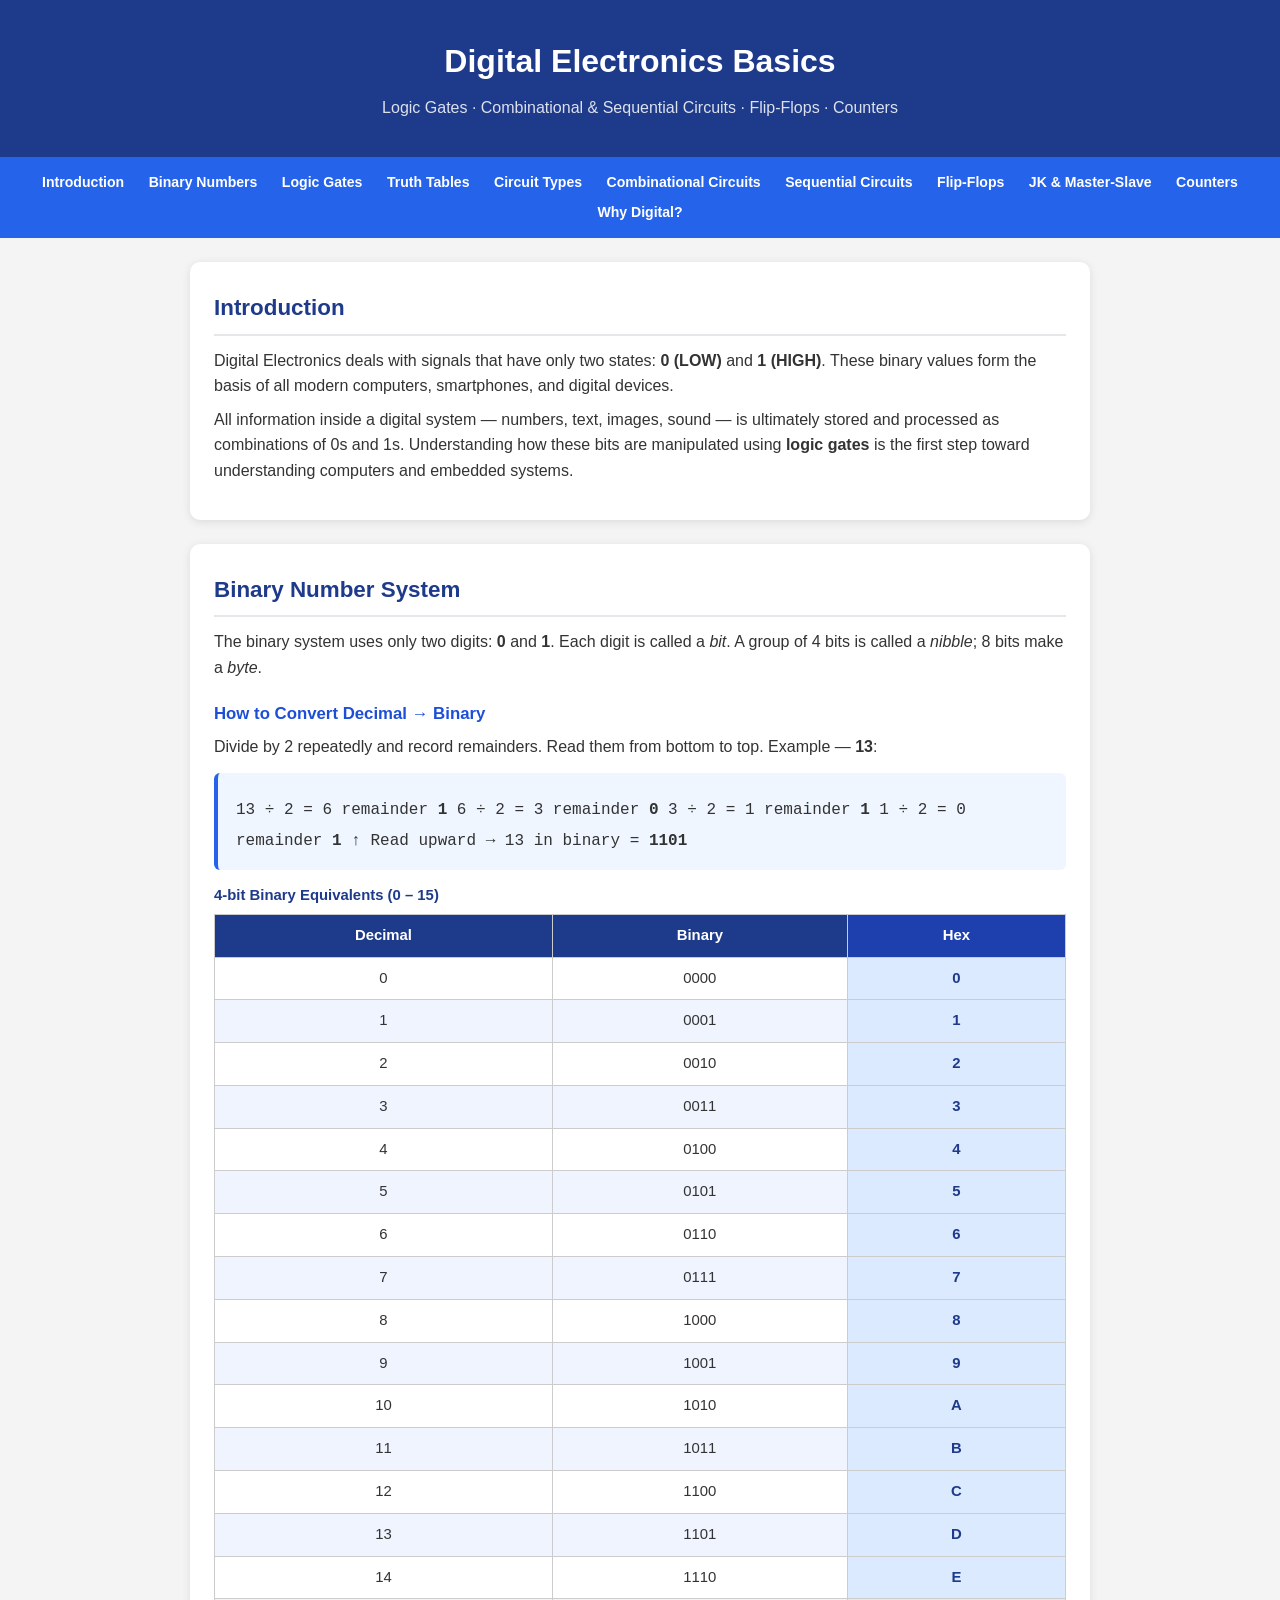
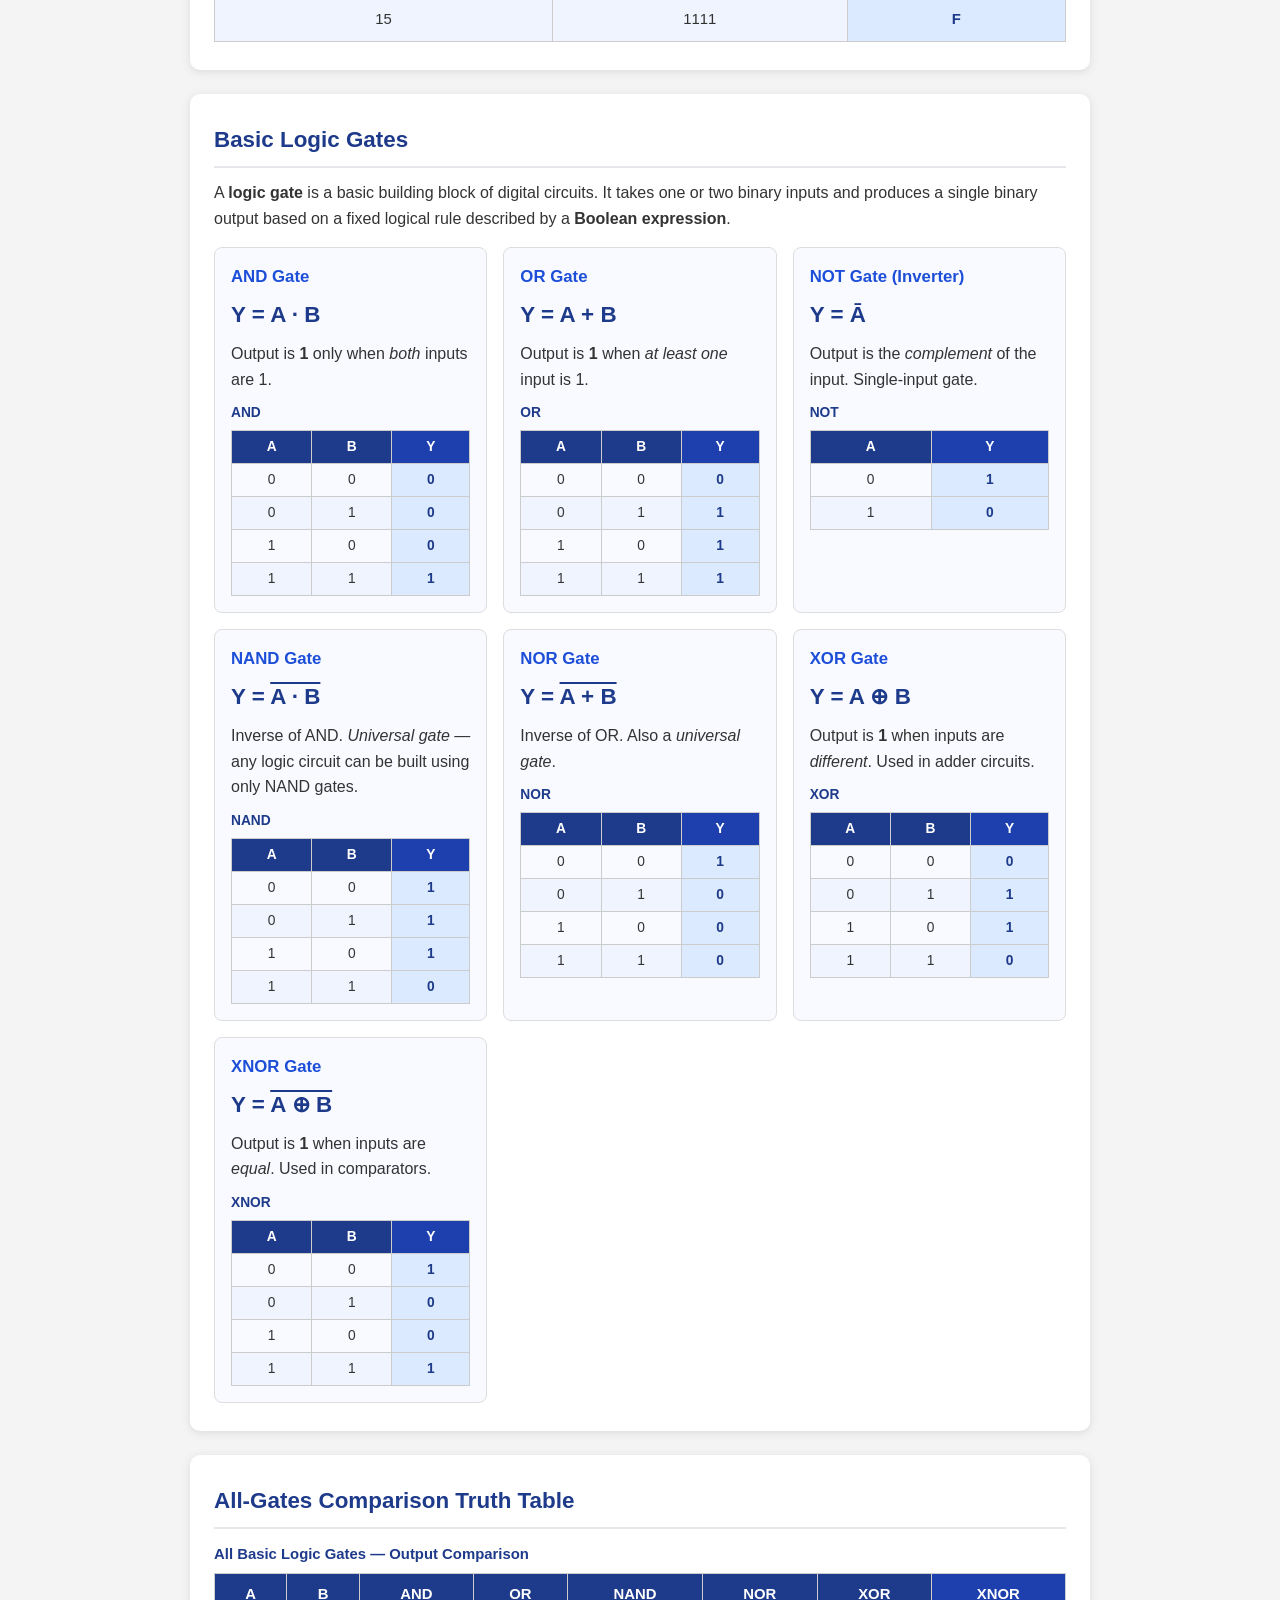
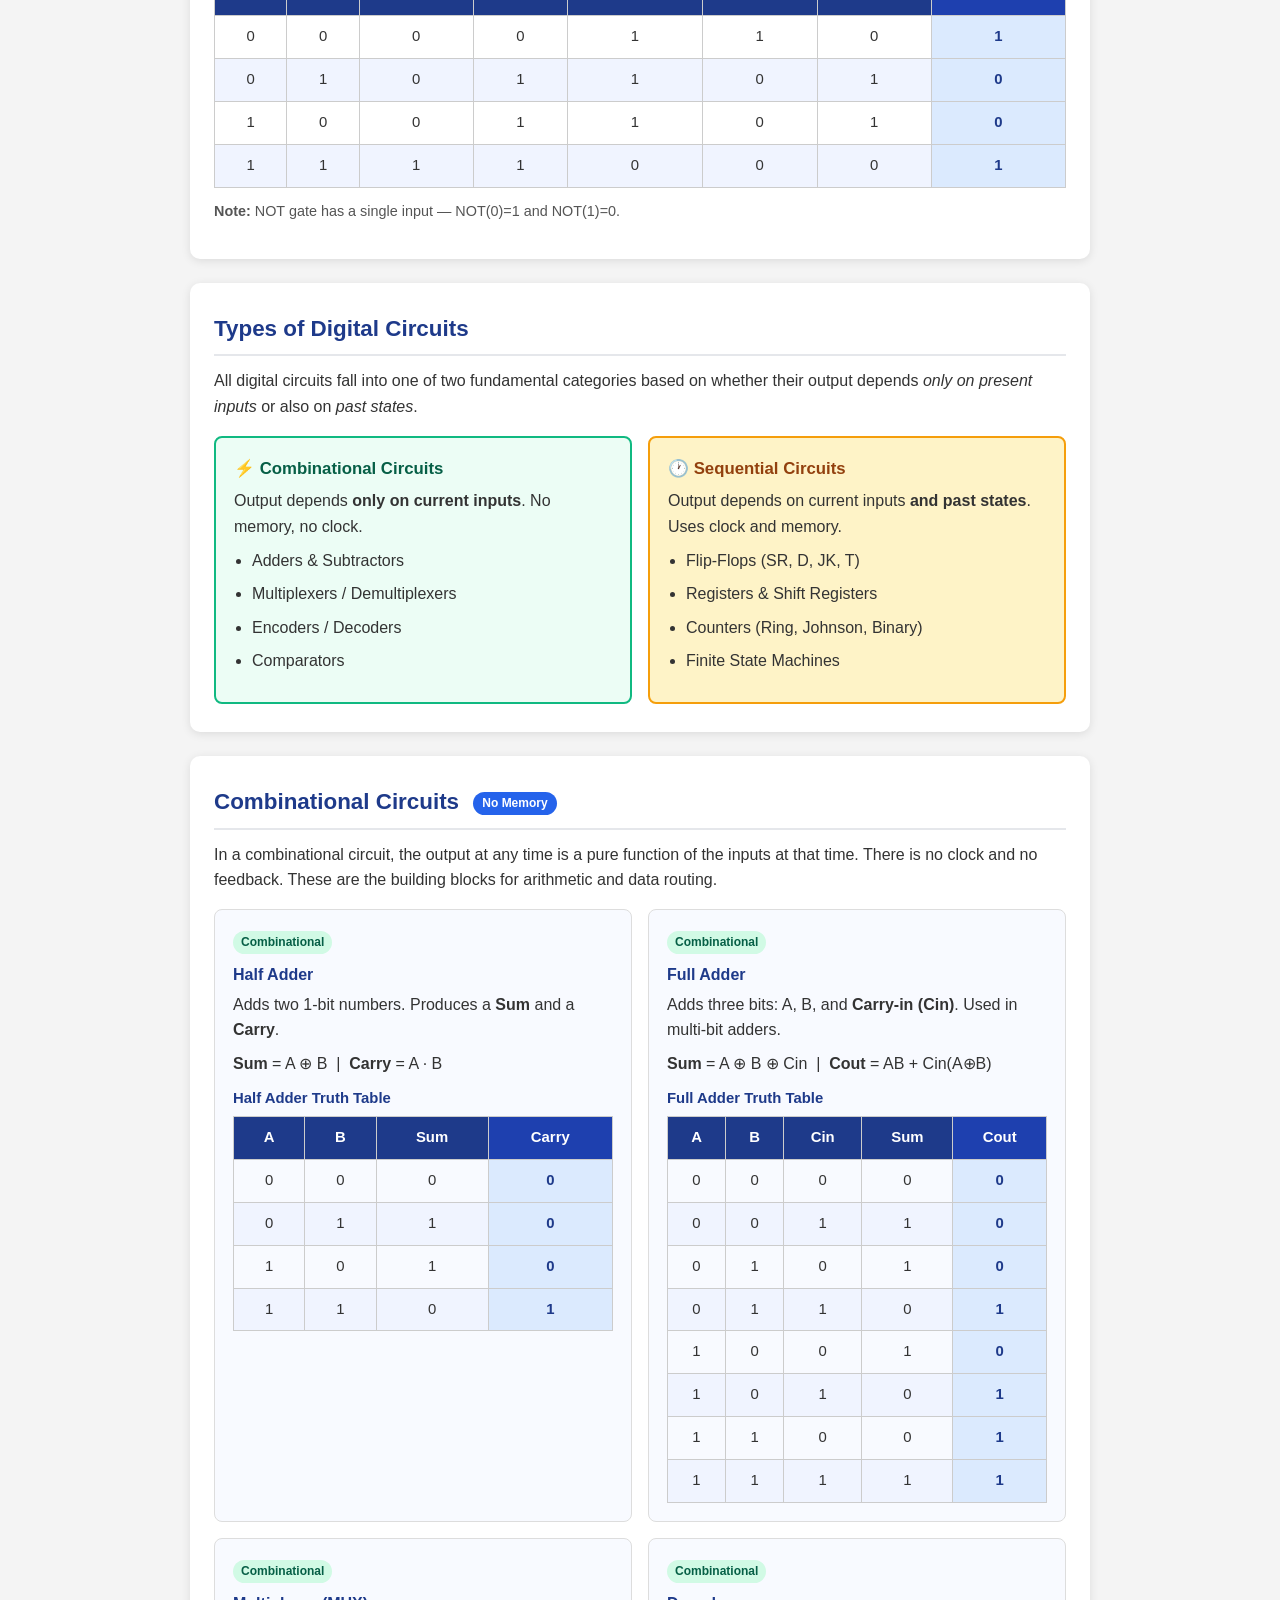
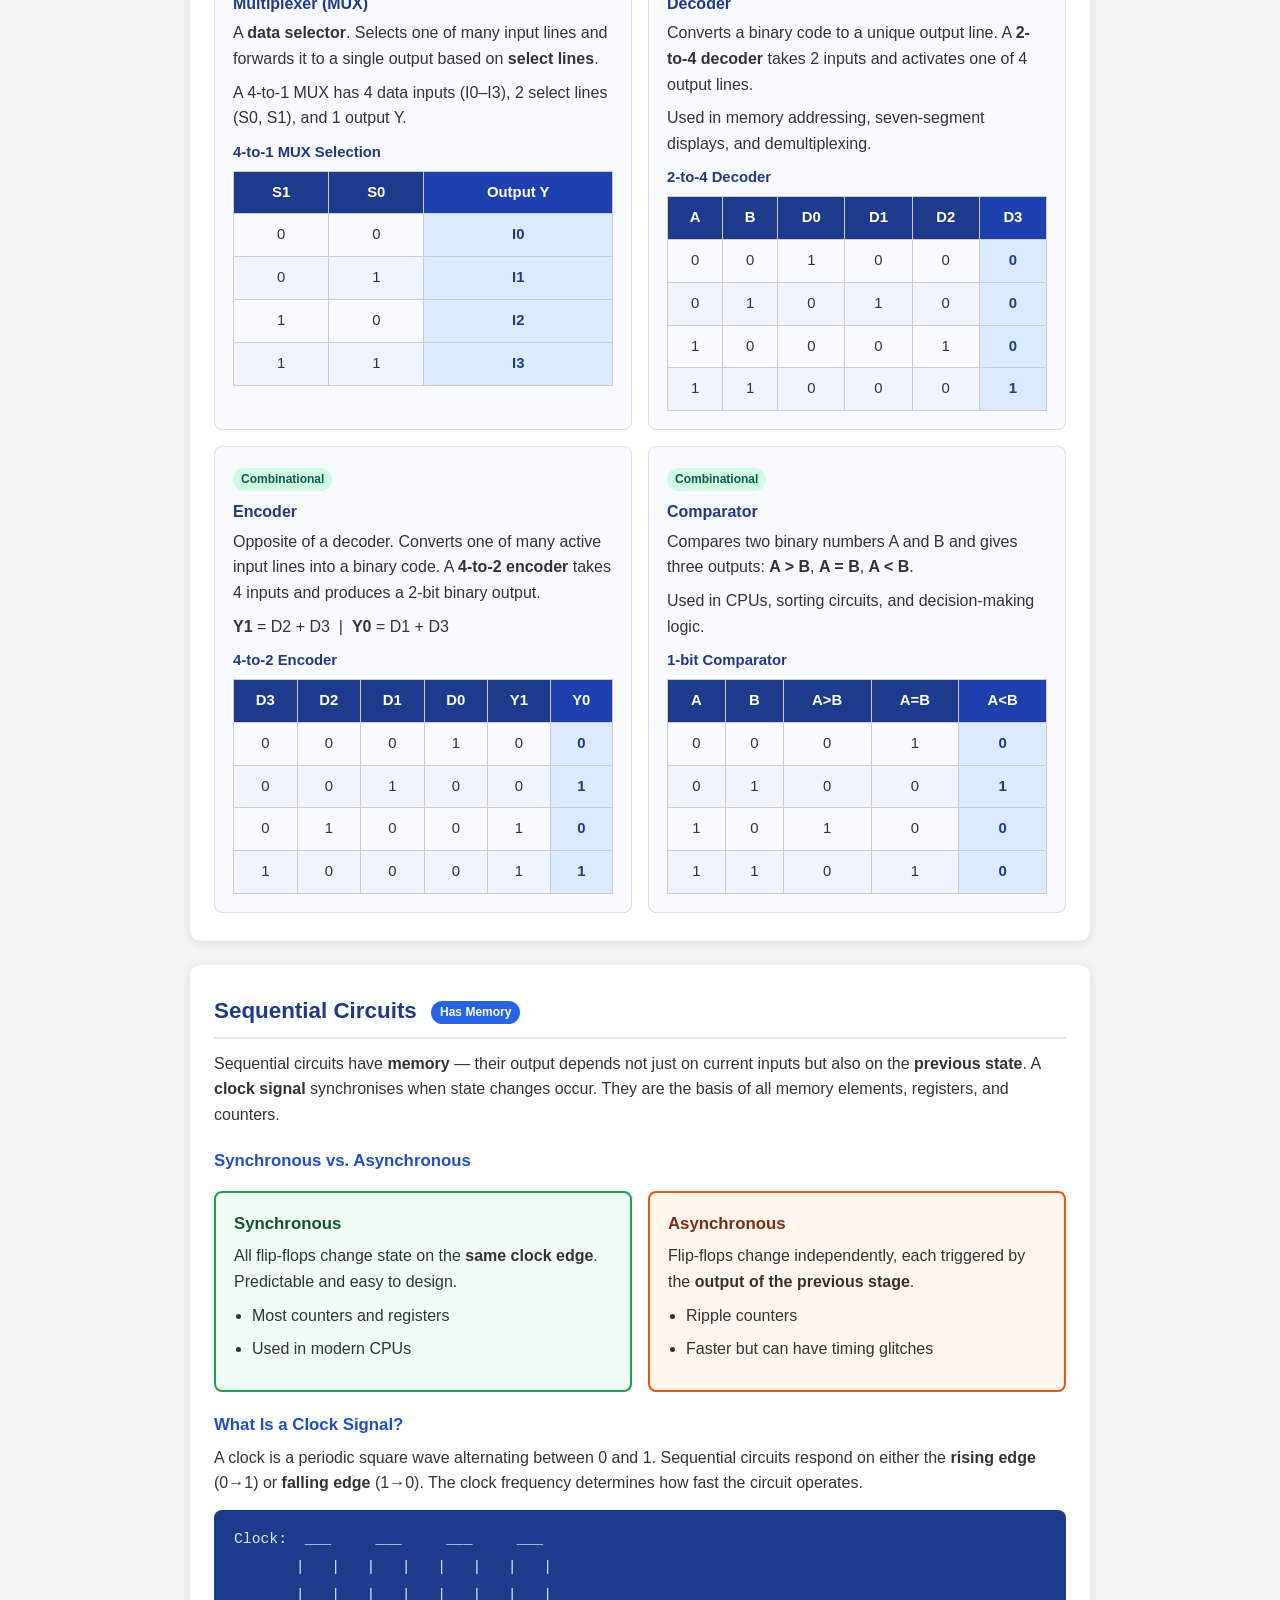
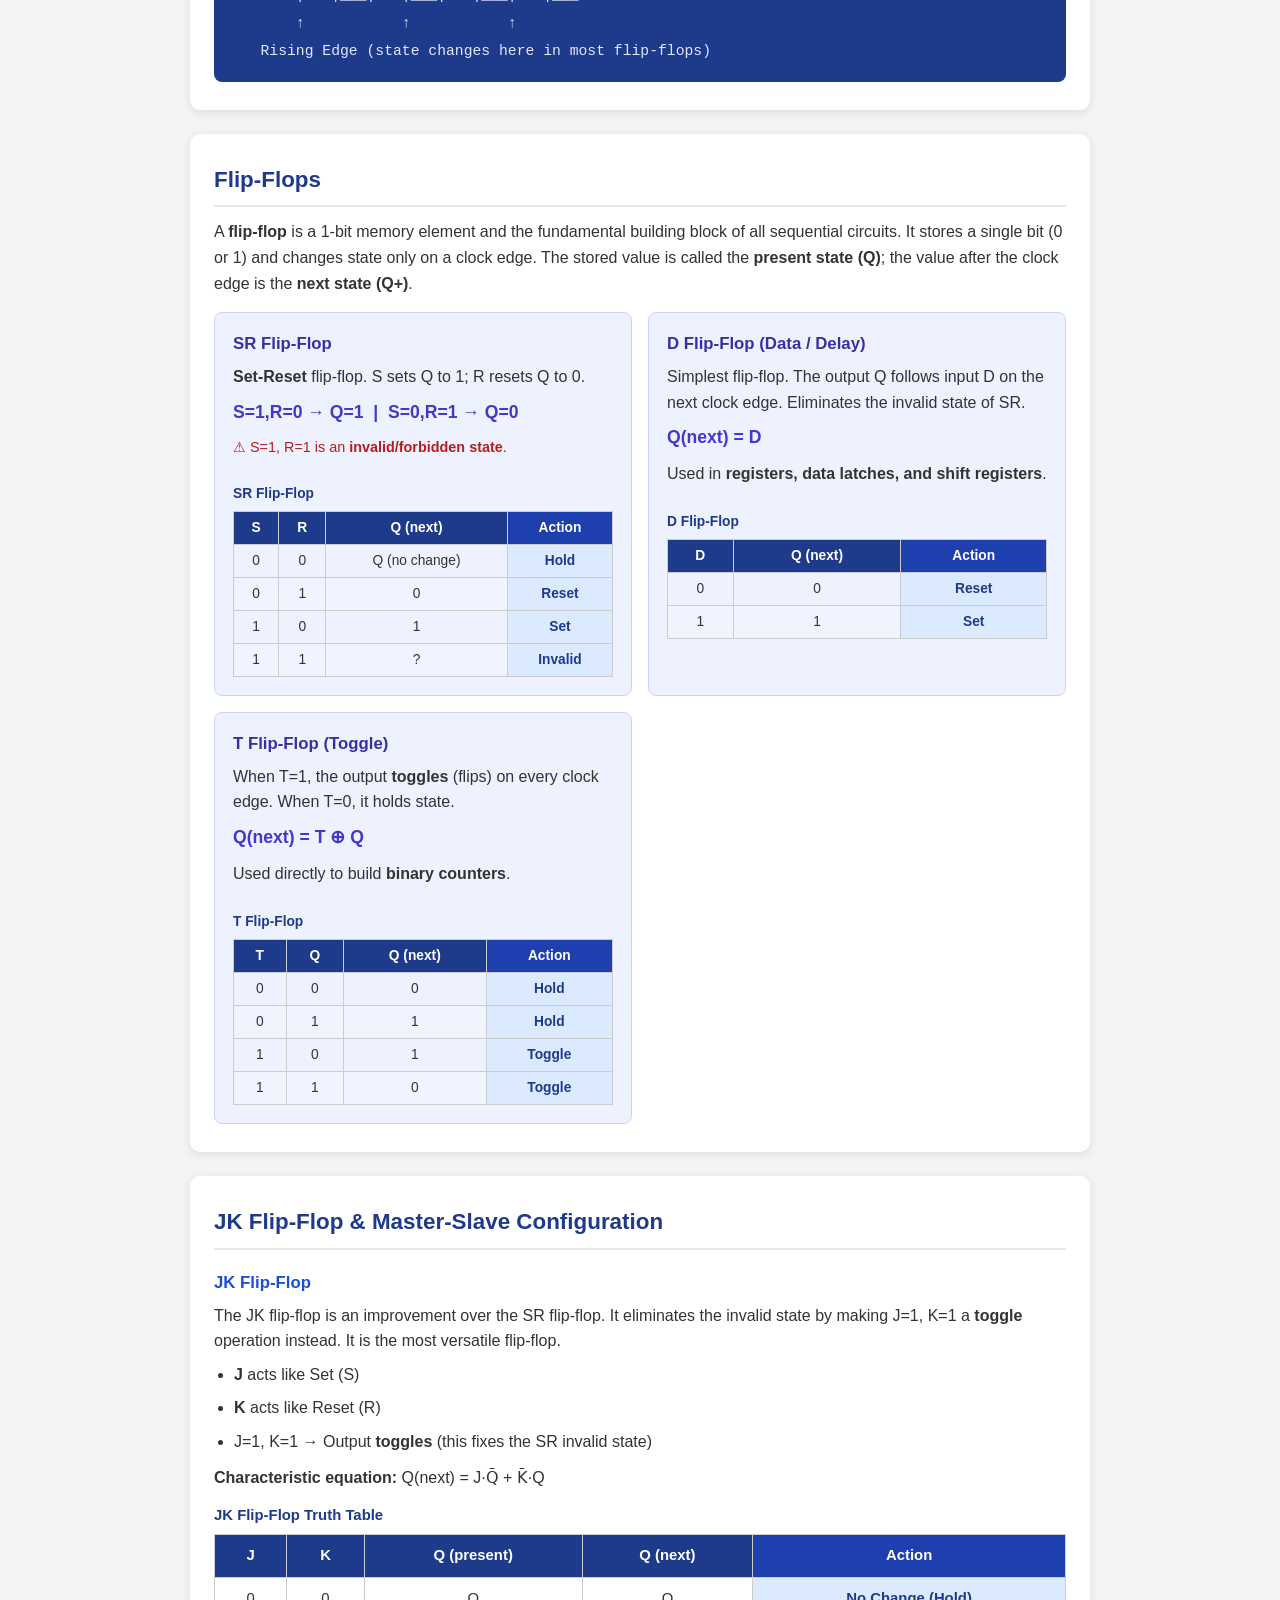
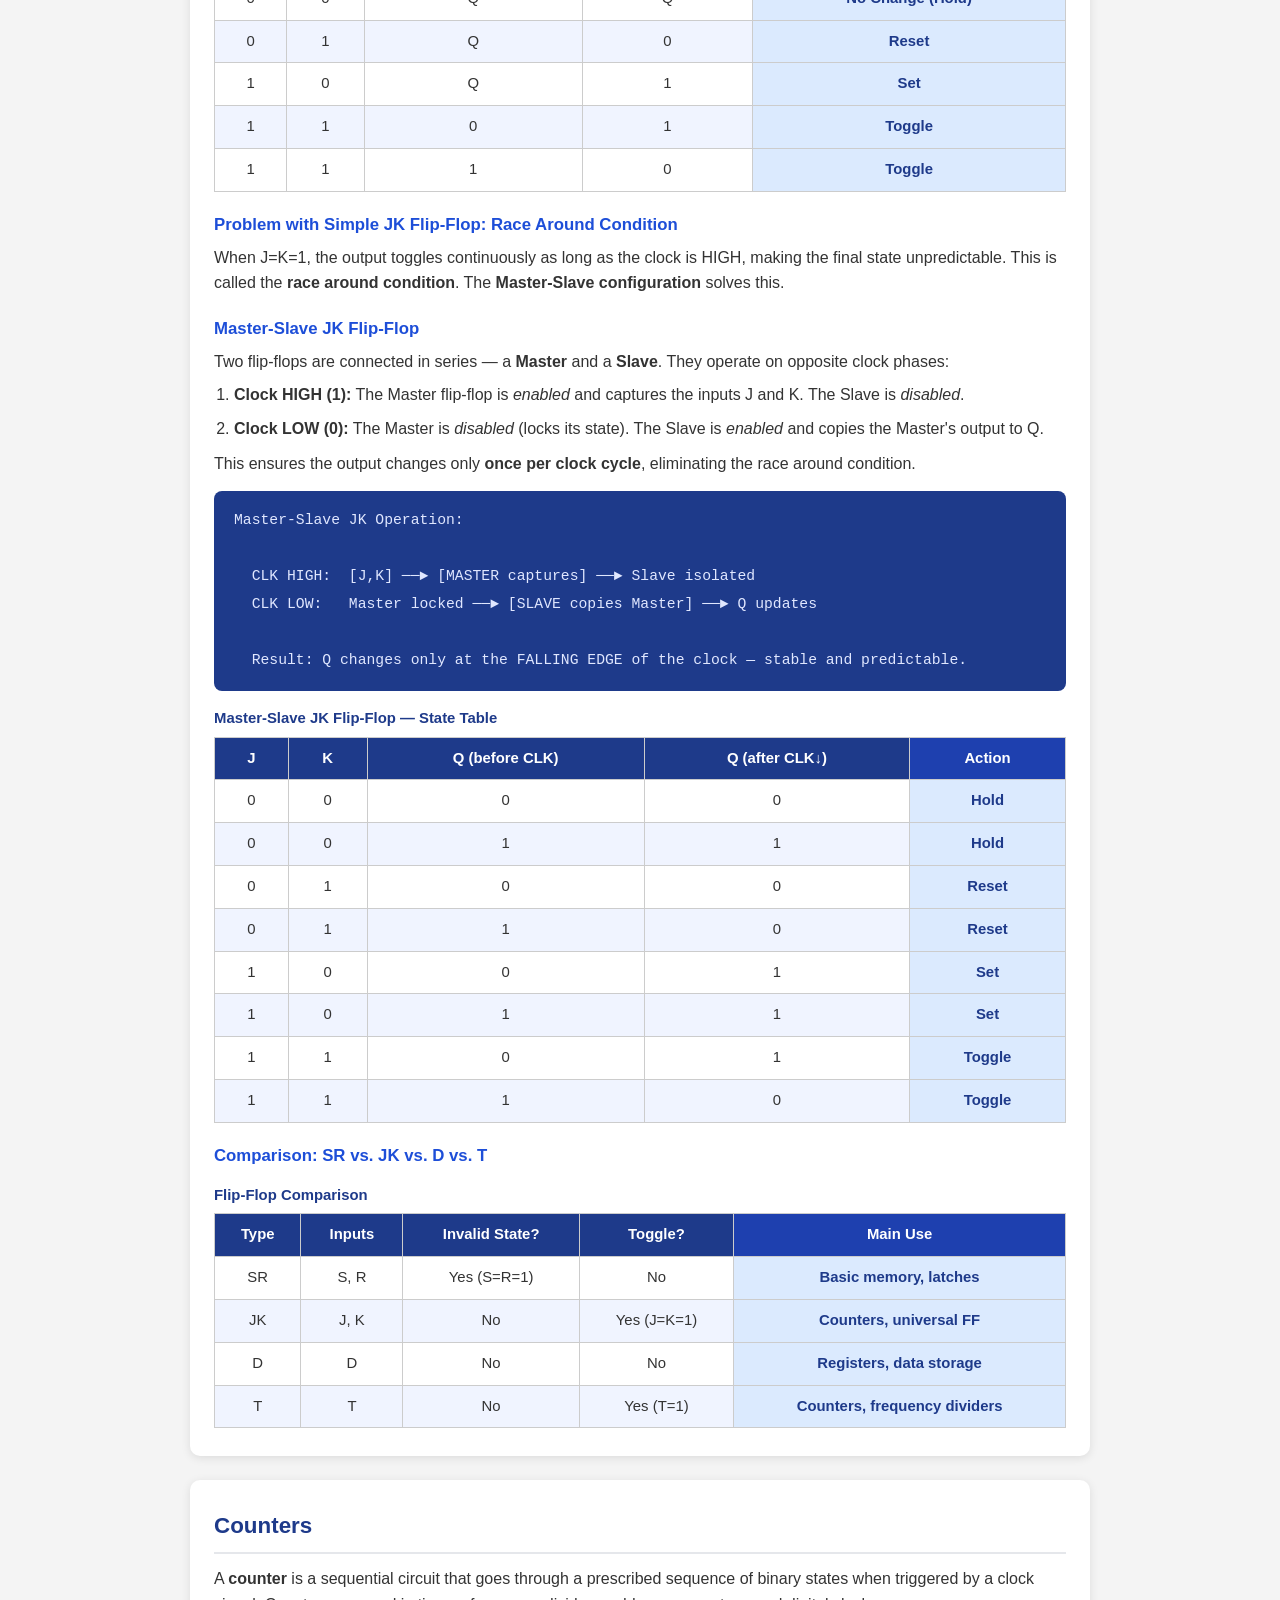
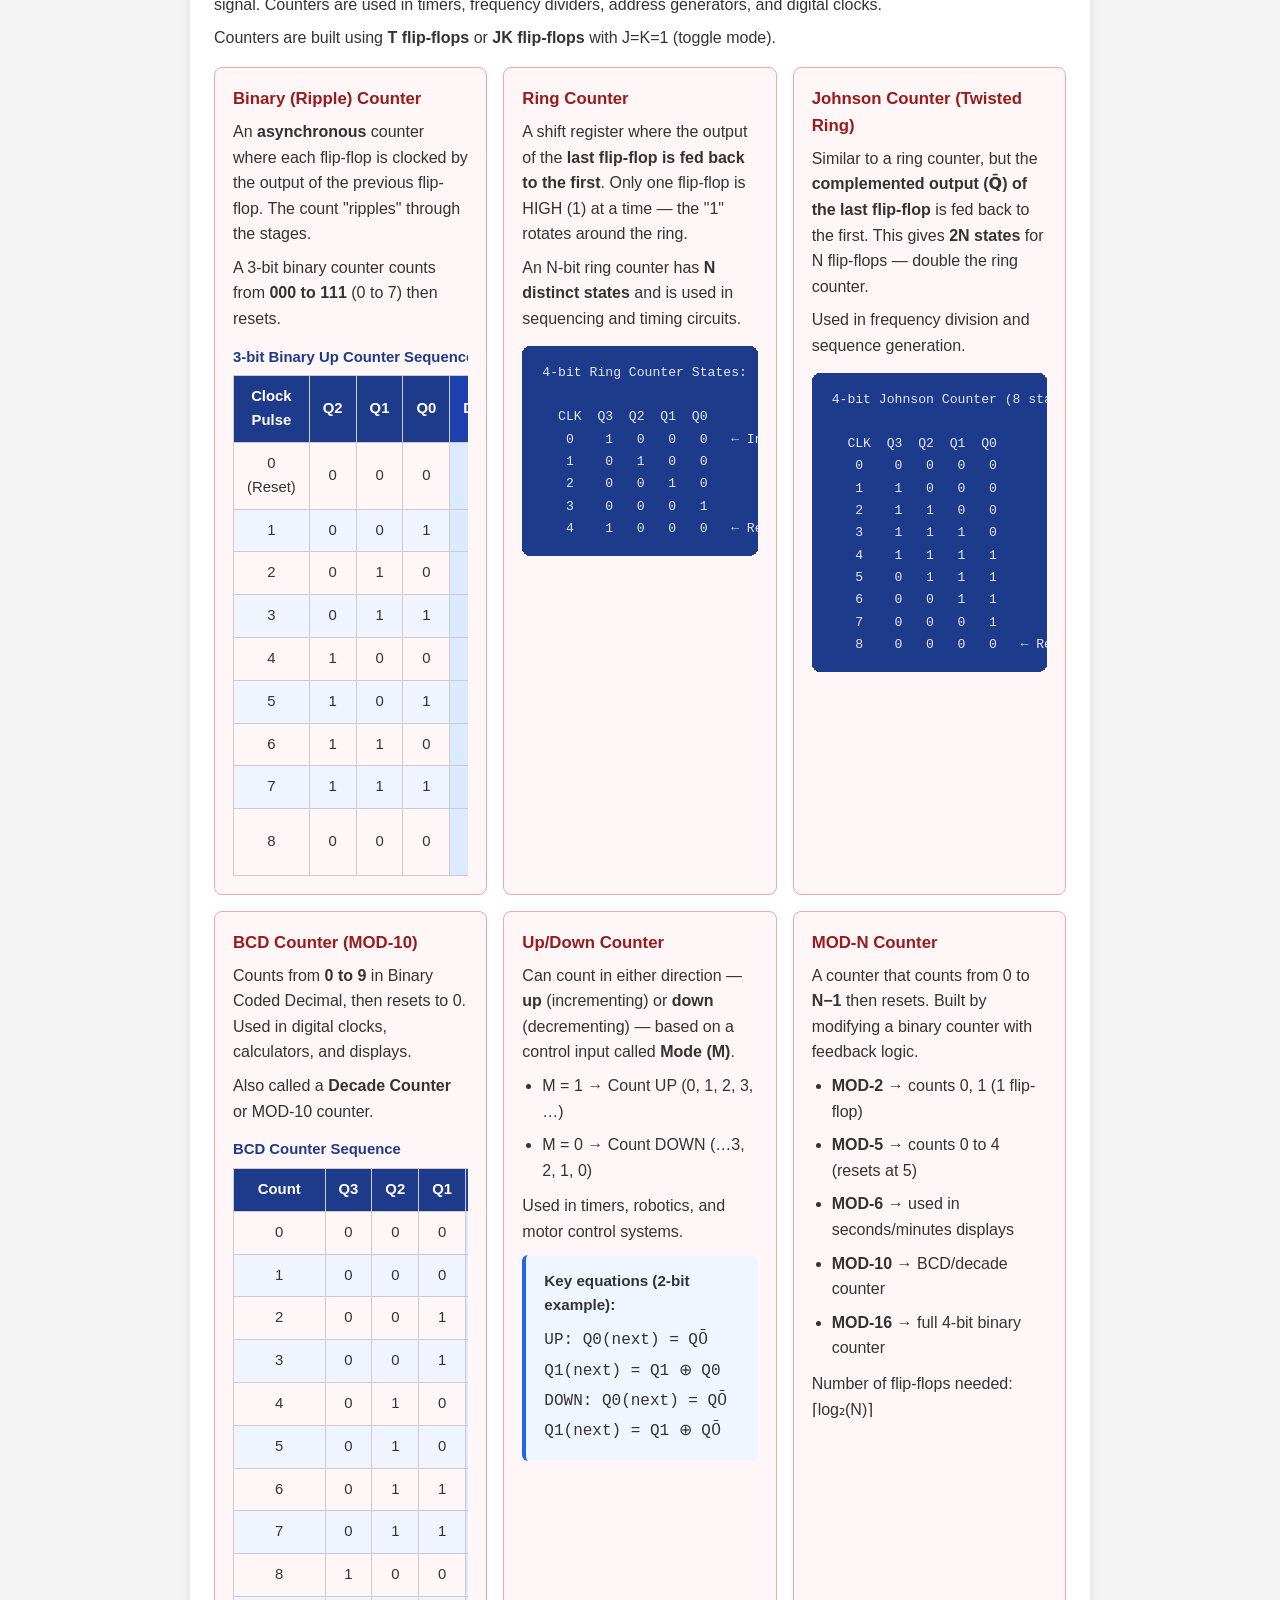
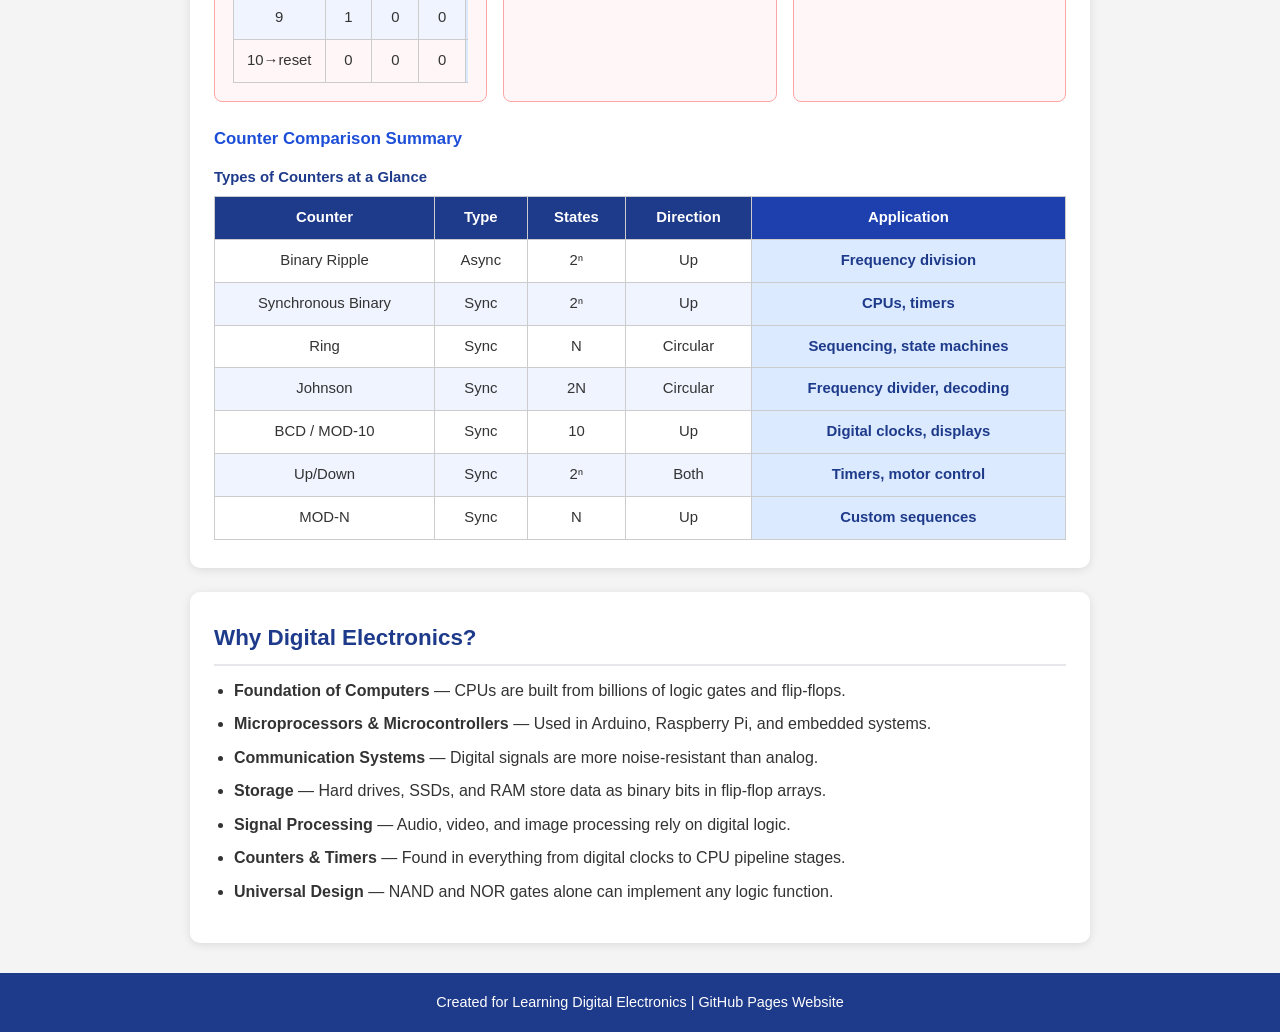
==== index.html @ 29273693 "Add files via upload" ====
<!DOCTYPE html>
<html lang="en">
<head>
<meta charset="UTF-8">
<meta name="viewport" content="width=device-width, initial-scale=1.0">
<title>Digital Electronics Basics</title>
<style>
  *, *::before, *::after { box-sizing: border-box; margin: 0; padding: 0; }

  body {
    font-family: Arial, sans-serif;
    background: #f4f4f4;
    color: #333;
    line-height: 1.6;
  }

  /* ── HEADER ── */
  header {
    background: #1e3a8a;
    color: white;
    text-align: center;
    padding: 36px 20px;
  }
  header h1 { font-size: 2rem; margin-bottom: 8px; }
  header p  { font-size: 1rem; opacity: .85; }

  /* ── NAV ── */
  nav {
    background: #2563eb;
    padding: 10px 6px;
    text-align: center;
    position: sticky;
    top: 0;
    z-index: 100;
    flex-wrap: wrap;
  }
  nav a {
    color: white;
    text-decoration: none;
    margin: 4px 10px;
    font-weight: bold;
    font-size: .88rem;
    display: inline-block;
  }
  nav a:hover { text-decoration: underline; }

  /* ── SECTIONS ── */
  section {
    background: white;
    margin: 24px auto;
    padding: 28px 24px;
    border-radius: 10px;
    box-shadow: 0 2px 10px rgba(0,0,0,.1);
    max-width: 900px;
  }
  section h2 {
    color: #1e3a8a;
    font-size: 1.4rem;
    margin-bottom: 12px;
    border-bottom: 2px solid #e5e7eb;
    padding-bottom: 8px;
  }
  section h3 {
    color: #1d4ed8;
    margin: 20px 0 6px;
    font-size: 1.05rem;
  }
  section h4 {
    color: #374151;
    margin: 14px 0 4px;
    font-size: .98rem;
    font-weight: bold;
  }
  section p, section li { margin-bottom: 8px; }
  section ul, section ol { padding-left: 20px; margin-bottom: 10px; }

  /* ── TABLES ── */
  .table-wrap { overflow-x: auto; margin-top: 14px; }
  table {
    border-collapse: collapse;
    width: 100%;
    font-size: .93rem;
  }
  caption {
    caption-side: top;
    font-weight: bold;
    color: #1e3a8a;
    margin-bottom: 6px;
    text-align: left;
  }
  th, td {
    border: 1px solid #ccc;
    padding: 9px 13px;
    text-align: center;
  }
  thead th {
    background: #1e3a8a;
    color: white;
  }
  tbody tr:nth-child(even) { background: #f0f4ff; }
  td:last-child, th:last-child { background-color: #dbeafe; color: #1e3a8a; font-weight: bold; }
  thead th:last-child { background-color: #1e40af; color: white; }

  /* ── GATE GRID ── */
  .gate-grid {
    display: grid;
    grid-template-columns: repeat(auto-fit, minmax(260px, 1fr));
    gap: 16px;
    margin-top: 16px;
  }
  .gate-card {
    border: 1px solid #ddd;
    border-radius: 8px;
    padding: 16px;
    background: #f8faff;
  }
  .gate-card h3 { margin-top: 0; }
  .gate-card .symbol {
    font-size: 1.4rem;
    font-weight: bold;
    color: #1e3a8a;
    margin: 4px 0 8px;
  }
  .mini-table { width: 100%; margin-top: 10px; font-size: .86rem; }
  .mini-table th, .mini-table td { padding: 5px 8px; }

  /* ── INFO BOX ── */
  .info-box {
    background: #eff6ff;
    border-left: 4px solid #2563eb;
    border-radius: 6px;
    padding: 14px 18px;
    margin: 14px 0;
    font-size: .95rem;
  }
  .info-box code {
    display: block;
    margin-top: 8px;
    font-family: monospace;
    font-size: 1rem;
    line-height: 1.9;
  }

  /* ── CIRCUIT TYPE CARDS ── */
  .type-grid {
    display: grid;
    grid-template-columns: 1fr 1fr;
    gap: 16px;
    margin-top: 16px;
  }
  .type-card {
    border-radius: 8px;
    padding: 18px;
  }
  .type-card.combinational { background: #ecfdf5; border: 2px solid #10b981; }
  .type-card.sequential    { background: #fef3c7; border: 2px solid #f59e0b; }
  .type-card h3 { margin-top: 0; }
  .type-card.combinational h3 { color: #065f46; }
  .type-card.sequential    h3 { color: #92400e; }
  .type-card ul { padding-left: 18px; }

  /* ── CIRCUIT EXAMPLE CARDS ── */
  .circuit-grid {
    display: grid;
    grid-template-columns: repeat(auto-fit, minmax(280px, 1fr));
    gap: 16px;
    margin-top: 16px;
  }
  .circuit-card {
    border: 1px solid #ddd;
    border-radius: 8px;
    padding: 18px;
    background: #f8faff;
  }
  .circuit-card h4 { color: #1e3a8a; margin-top: 0; font-size: 1rem; }
  .circuit-card .tag {
    display: inline-block;
    font-size: .75rem;
    padding: 2px 8px;
    border-radius: 12px;
    margin-bottom: 8px;
    font-weight: bold;
  }
  .tag.comb { background: #d1fae5; color: #065f46; }
  .tag.seq  { background: #fde68a; color: #92400e; }

  /* ── FLIP-FLOP CARDS ── */
  .ff-grid {
    display: grid;
    grid-template-columns: repeat(auto-fit, minmax(280px, 1fr));
    gap: 16px;
    margin-top: 16px;
  }
  .ff-card {
    border: 1px solid #c7d2fe;
    border-radius: 8px;
    padding: 18px;
    background: #eef2ff;
  }
  .ff-card h3 { color: #3730a3; margin-top: 0; }
  .ff-card .eq { font-size: 1.1rem; font-weight: bold; color: #4338ca; margin: 6px 0 10px; }

  /* ── COUNTER CARDS ── */
  .counter-grid {
    display: grid;
    grid-template-columns: repeat(auto-fit, minmax(270px, 1fr));
    gap: 16px;
    margin-top: 16px;
  }
  .counter-card {
    border: 1px solid #fca5a5;
    border-radius: 8px;
    padding: 18px;
    background: #fff7f7;
  }
  .counter-card h3 { color: #991b1b; margin-top: 0; }

  /* ── STATE DIAGRAM BOX ── */
  .state-box {
    background: #1e3a8a;
    color: #e0e7ff;
    border-radius: 8px;
    padding: 16px 20px;
    font-family: monospace;
    font-size: .92rem;
    margin-top: 14px;
    line-height: 1.9;
    overflow-x: auto;
    white-space: pre;
  }

  /* ── BADGE ── */
  .badge {
    display: inline-block;
    background: #2563eb;
    color: white;
    font-size: .75rem;
    padding: 2px 9px;
    border-radius: 12px;
    margin-left: 8px;
    vertical-align: middle;
  }

  /* ── FOOTER ── */
  footer {
    background: #1e3a8a;
    color: white;
    text-align: center;
    padding: 18px;
    margin-top: 30px;
    font-size: .9rem;
  }

  @media (max-width: 600px) {
    nav a { margin: 4px 6px; font-size: .78rem; }
    header h1 { font-size: 1.5rem; }
    .type-grid { grid-template-columns: 1fr; }
  }
</style>
</head>
<body>

<header>
  <h1>Digital Electronics Basics</h1>
  <p>Logic Gates · Combinational &amp; Sequential Circuits · Flip-Flops · Counters</p>
</header>

<nav aria-label="Page sections">
  <a href="#intro">Introduction</a>
  <a href="#binary">Binary Numbers</a>
  <a href="#gates">Logic Gates</a>
  <a href="#truth">Truth Tables</a>
  <a href="#circuits">Circuit Types</a>
  <a href="#combinational">Combinational Circuits</a>
  <a href="#sequential">Sequential Circuits</a>
  <a href="#flipflops">Flip-Flops</a>
  <a href="#jk">JK &amp; Master-Slave</a>
  <a href="#counters">Counters</a>
  <a href="#why">Why Digital?</a>
</nav>

<!-- ── INTRODUCTION ── -->
<section id="intro">
  <h2>Introduction</h2>
  <p>
    Digital Electronics deals with signals that have only two states:
    <strong>0 (LOW)</strong> and <strong>1 (HIGH)</strong>.
    These binary values form the basis of all modern computers,
    smartphones, and digital devices.
  </p>
  <p>
    All information inside a digital system — numbers, text, images, sound — is
    ultimately stored and processed as combinations of 0s and 1s. Understanding
    how these bits are manipulated using <strong>logic gates</strong> is the first
    step toward understanding computers and embedded systems.
  </p>
</section>

<!-- ── BINARY NUMBERS ── -->
<section id="binary">
  <h2>Binary Number System</h2>
  <p>
    The binary system uses only two digits: <strong>0</strong> and <strong>1</strong>.
    Each digit is called a <em>bit</em>. A group of 4 bits is called a <em>nibble</em>;
    8 bits make a <em>byte</em>.
  </p>

  <h3>How to Convert Decimal → Binary</h3>
  <p>Divide by 2 repeatedly and record remainders. Read them from bottom to top. Example — <strong>13</strong>:</p>
  <div class="info-box">
    <code>
      13 ÷ 2 = 6 remainder <strong>1</strong>
       6 ÷ 2 = 3 remainder <strong>0</strong>
       3 ÷ 2 = 1 remainder <strong>1</strong>
       1 ÷ 2 = 0 remainder <strong>1</strong>
      ↑ Read upward → 13 in binary = <strong>1101</strong>
    </code>
  </div>

  <div class="table-wrap">
    <table>
      <caption>4-bit Binary Equivalents (0 – 15)</caption>
      <thead><tr><th>Decimal</th><th>Binary</th><th>Hex</th></tr></thead>
      <tbody>
        <tr><td>0</td><td>0000</td><td>0</td></tr>
        <tr><td>1</td><td>0001</td><td>1</td></tr>
        <tr><td>2</td><td>0010</td><td>2</td></tr>
        <tr><td>3</td><td>0011</td><td>3</td></tr>
        <tr><td>4</td><td>0100</td><td>4</td></tr>
        <tr><td>5</td><td>0101</td><td>5</td></tr>
        <tr><td>6</td><td>0110</td><td>6</td></tr>
        <tr><td>7</td><td>0111</td><td>7</td></tr>
        <tr><td>8</td><td>1000</td><td>8</td></tr>
        <tr><td>9</td><td>1001</td><td>9</td></tr>
        <tr><td>10</td><td>1010</td><td>A</td></tr>
        <tr><td>11</td><td>1011</td><td>B</td></tr>
        <tr><td>12</td><td>1100</td><td>C</td></tr>
        <tr><td>13</td><td>1101</td><td>D</td></tr>
        <tr><td>14</td><td>1110</td><td>E</td></tr>
        <tr><td>15</td><td>1111</td><td>F</td></tr>
      </tbody>
    </table>
  </div>
</section>

<!-- ── LOGIC GATES ── -->
<section id="gates">
  <h2>Basic Logic Gates</h2>
  <p>
    A <strong>logic gate</strong> is a basic building block of digital circuits.
    It takes one or two binary inputs and produces a single binary output based
    on a fixed logical rule described by a <strong>Boolean expression</strong>.
  </p>

  <div class="gate-grid">
    <div class="gate-card">
      <h3>AND Gate</h3>
      <div class="symbol">Y = A · B</div>
      <p>Output is <strong>1</strong> only when <em>both</em> inputs are 1.</p>
      <table class="mini-table"><caption>AND</caption>
        <thead><tr><th>A</th><th>B</th><th>Y</th></tr></thead>
        <tbody>
          <tr><td>0</td><td>0</td><td>0</td></tr><tr><td>0</td><td>1</td><td>0</td></tr>
          <tr><td>1</td><td>0</td><td>0</td></tr><tr><td>1</td><td>1</td><td>1</td></tr>
        </tbody>
      </table>
    </div>
    <div class="gate-card">
      <h3>OR Gate</h3>
      <div class="symbol">Y = A + B</div>
      <p>Output is <strong>1</strong> when <em>at least one</em> input is 1.</p>
      <table class="mini-table"><caption>OR</caption>
        <thead><tr><th>A</th><th>B</th><th>Y</th></tr></thead>
        <tbody>
          <tr><td>0</td><td>0</td><td>0</td></tr><tr><td>0</td><td>1</td><td>1</td></tr>
          <tr><td>1</td><td>0</td><td>1</td></tr><tr><td>1</td><td>1</td><td>1</td></tr>
        </tbody>
      </table>
    </div>
    <div class="gate-card">
      <h3>NOT Gate (Inverter)</h3>
      <div class="symbol">Y = Ā</div>
      <p>Output is the <em>complement</em> of the input. Single-input gate.</p>
      <table class="mini-table"><caption>NOT</caption>
        <thead><tr><th>A</th><th>Y</th></tr></thead>
        <tbody><tr><td>0</td><td>1</td></tr><tr><td>1</td><td>0</td></tr></tbody>
      </table>
    </div>
    <div class="gate-card">
      <h3>NAND Gate</h3>
      <div class="symbol">Y = <span style="text-decoration:overline">A · B</span></div>
      <p>Inverse of AND. <em>Universal gate</em> — any logic circuit can be built using only NAND gates.</p>
      <table class="mini-table"><caption>NAND</caption>
        <thead><tr><th>A</th><th>B</th><th>Y</th></tr></thead>
        <tbody>
          <tr><td>0</td><td>0</td><td>1</td></tr><tr><td>0</td><td>1</td><td>1</td></tr>
          <tr><td>1</td><td>0</td><td>1</td></tr><tr><td>1</td><td>1</td><td>0</td></tr>
        </tbody>
      </table>
    </div>
    <div class="gate-card">
      <h3>NOR Gate</h3>
      <div class="symbol">Y = <span style="text-decoration:overline">A + B</span></div>
      <p>Inverse of OR. Also a <em>universal gate</em>.</p>
      <table class="mini-table"><caption>NOR</caption>
        <thead><tr><th>A</th><th>B</th><th>Y</th></tr></thead>
        <tbody>
          <tr><td>0</td><td>0</td><td>1</td></tr><tr><td>0</td><td>1</td><td>0</td></tr>
          <tr><td>1</td><td>0</td><td>0</td></tr><tr><td>1</td><td>1</td><td>0</td></tr>
        </tbody>
      </table>
    </div>
    <div class="gate-card">
      <h3>XOR Gate</h3>
      <div class="symbol">Y = A ⊕ B</div>
      <p>Output is <strong>1</strong> when inputs are <em>different</em>. Used in adder circuits.</p>
      <table class="mini-table"><caption>XOR</caption>
        <thead><tr><th>A</th><th>B</th><th>Y</th></tr></thead>
        <tbody>
          <tr><td>0</td><td>0</td><td>0</td></tr><tr><td>0</td><td>1</td><td>1</td></tr>
          <tr><td>1</td><td>0</td><td>1</td></tr><tr><td>1</td><td>1</td><td>0</td></tr>
        </tbody>
      </table>
    </div>
    <div class="gate-card">
      <h3>XNOR Gate</h3>
      <div class="symbol">Y = <span style="text-decoration:overline">A ⊕ B</span></div>
      <p>Output is <strong>1</strong> when inputs are <em>equal</em>. Used in comparators.</p>
      <table class="mini-table"><caption>XNOR</caption>
        <thead><tr><th>A</th><th>B</th><th>Y</th></tr></thead>
        <tbody>
          <tr><td>0</td><td>0</td><td>1</td></tr><tr><td>0</td><td>1</td><td>0</td></tr>
          <tr><td>1</td><td>0</td><td>0</td></tr><tr><td>1</td><td>1</td><td>1</td></tr>
        </tbody>
      </table>
    </div>
  </div>
</section>

<!-- ── COMBINED TRUTH TABLE ── -->
<section id="truth">
  <h2>All-Gates Comparison Truth Table</h2>
  <div class="table-wrap">
    <table>
      <caption>All Basic Logic Gates — Output Comparison</caption>
      <thead>
        <tr><th>A</th><th>B</th><th>AND</th><th>OR</th><th>NAND</th><th>NOR</th><th>XOR</th><th>XNOR</th></tr>
      </thead>
      <tbody>
        <tr><td>0</td><td>0</td><td>0</td><td>0</td><td>1</td><td>1</td><td>0</td><td>1</td></tr>
        <tr><td>0</td><td>1</td><td>0</td><td>1</td><td>1</td><td>0</td><td>1</td><td>0</td></tr>
        <tr><td>1</td><td>0</td><td>0</td><td>1</td><td>1</td><td>0</td><td>1</td><td>0</td></tr>
        <tr><td>1</td><td>1</td><td>1</td><td>1</td><td>0</td><td>0</td><td>0</td><td>1</td></tr>
      </tbody>
    </table>
  </div>
  <p style="margin-top:12px; font-size:.9rem; color:#555;">
    <strong>Note:</strong> NOT gate has a single input — NOT(0)=1 and NOT(1)=0.
  </p>
</section>

<!-- ══════════════════════════════════════════════════════
     CIRCUIT TYPES
     ══════════════════════════════════════════════════════ -->
<section id="circuits">
  <h2>Types of Digital Circuits</h2>
  <p>
    All digital circuits fall into one of two fundamental categories based on whether
    their output depends <em>only on present inputs</em> or also on <em>past states</em>.
  </p>

  <div class="type-grid">
    <div class="type-card combinational">
      <h3>⚡ Combinational Circuits</h3>
      <p>Output depends <strong>only on current inputs</strong>. No memory, no clock.</p>
      <ul>
        <li>Adders &amp; Subtractors</li>
        <li>Multiplexers / Demultiplexers</li>
        <li>Encoders / Decoders</li>
        <li>Comparators</li>
      </ul>
    </div>
    <div class="type-card sequential">
      <h3>🕐 Sequential Circuits</h3>
      <p>Output depends on current inputs <strong>and past states</strong>. Uses clock and memory.</p>
      <ul>
        <li>Flip-Flops (SR, D, JK, T)</li>
        <li>Registers &amp; Shift Registers</li>
        <li>Counters (Ring, Johnson, Binary)</li>
        <li>Finite State Machines</li>
      </ul>
    </div>
  </div>
</section>

<!-- ── COMBINATIONAL CIRCUITS ── -->
<section id="combinational">
  <h2>Combinational Circuits <span class="badge">No Memory</span></h2>
  <p>
    In a combinational circuit, the output at any time is a pure function of the inputs at that time.
    There is no clock and no feedback. These are the building blocks for arithmetic and data routing.
  </p>

  <div class="circuit-grid">

    <!-- Half Adder -->
    <div class="circuit-card">
      <span class="tag comb">Combinational</span>
      <h4>Half Adder</h4>
      <p>Adds two 1-bit numbers. Produces a <strong>Sum</strong> and a <strong>Carry</strong>.</p>
      <p><strong>Sum</strong> = A ⊕ B &nbsp;|&nbsp; <strong>Carry</strong> = A · B</p>
      <div class="table-wrap" style="margin-top:10px;">
        <table><caption>Half Adder Truth Table</caption>
          <thead><tr><th>A</th><th>B</th><th>Sum</th><th>Carry</th></tr></thead>
          <tbody>
            <tr><td>0</td><td>0</td><td>0</td><td>0</td></tr>
            <tr><td>0</td><td>1</td><td>1</td><td>0</td></tr>
            <tr><td>1</td><td>0</td><td>1</td><td>0</td></tr>
            <tr><td>1</td><td>1</td><td>0</td><td>1</td></tr>
          </tbody>
        </table>
      </div>
    </div>

    <!-- Full Adder -->
    <div class="circuit-card">
      <span class="tag comb">Combinational</span>
      <h4>Full Adder</h4>
      <p>Adds three bits: A, B, and <strong>Carry-in (Cin)</strong>. Used in multi-bit adders.</p>
      <p><strong>Sum</strong> = A ⊕ B ⊕ Cin &nbsp;|&nbsp; <strong>Cout</strong> = AB + Cin(A⊕B)</p>
      <div class="table-wrap" style="margin-top:10px;">
        <table><caption>Full Adder Truth Table</caption>
          <thead><tr><th>A</th><th>B</th><th>Cin</th><th>Sum</th><th>Cout</th></tr></thead>
          <tbody>
            <tr><td>0</td><td>0</td><td>0</td><td>0</td><td>0</td></tr>
            <tr><td>0</td><td>0</td><td>1</td><td>1</td><td>0</td></tr>
            <tr><td>0</td><td>1</td><td>0</td><td>1</td><td>0</td></tr>
            <tr><td>0</td><td>1</td><td>1</td><td>0</td><td>1</td></tr>
            <tr><td>1</td><td>0</td><td>0</td><td>1</td><td>0</td></tr>
            <tr><td>1</td><td>0</td><td>1</td><td>0</td><td>1</td></tr>
            <tr><td>1</td><td>1</td><td>0</td><td>0</td><td>1</td></tr>
            <tr><td>1</td><td>1</td><td>1</td><td>1</td><td>1</td></tr>
          </tbody>
        </table>
      </div>
    </div>

    <!-- Multiplexer -->
    <div class="circuit-card">
      <span class="tag comb">Combinational</span>
      <h4>Multiplexer (MUX)</h4>
      <p>
        A <strong>data selector</strong>. Selects one of many input lines and forwards it to a
        single output based on <strong>select lines</strong>.
      </p>
      <p>A 4-to-1 MUX has 4 data inputs (I0–I3), 2 select lines (S0, S1), and 1 output Y.</p>
      <div class="table-wrap" style="margin-top:10px;">
        <table><caption>4-to-1 MUX Selection</caption>
          <thead><tr><th>S1</th><th>S0</th><th>Output Y</th></tr></thead>
          <tbody>
            <tr><td>0</td><td>0</td><td>I0</td></tr>
            <tr><td>0</td><td>1</td><td>I1</td></tr>
            <tr><td>1</td><td>0</td><td>I2</td></tr>
            <tr><td>1</td><td>1</td><td>I3</td></tr>
          </tbody>
        </table>
      </div>
    </div>

    <!-- Decoder -->
    <div class="circuit-card">
      <span class="tag comb">Combinational</span>
      <h4>Decoder</h4>
      <p>
        Converts a binary code to a unique output line. A <strong>2-to-4 decoder</strong>
        takes 2 inputs and activates one of 4 output lines.
      </p>
      <p>Used in memory addressing, seven-segment displays, and demultiplexing.</p>
      <div class="table-wrap" style="margin-top:10px;">
        <table><caption>2-to-4 Decoder</caption>
          <thead><tr><th>A</th><th>B</th><th>D0</th><th>D1</th><th>D2</th><th>D3</th></tr></thead>
          <tbody>
            <tr><td>0</td><td>0</td><td>1</td><td>0</td><td>0</td><td>0</td></tr>
            <tr><td>0</td><td>1</td><td>0</td><td>1</td><td>0</td><td>0</td></tr>
            <tr><td>1</td><td>0</td><td>0</td><td>0</td><td>1</td><td>0</td></tr>
            <tr><td>1</td><td>1</td><td>0</td><td>0</td><td>0</td><td>1</td></tr>
          </tbody>
        </table>
      </div>
    </div>

    <!-- Encoder -->
    <div class="circuit-card">
      <span class="tag comb">Combinational</span>
      <h4>Encoder</h4>
      <p>
        Opposite of a decoder. Converts one of many active input lines into a binary code.
        A <strong>4-to-2 encoder</strong> takes 4 inputs and produces a 2-bit binary output.
      </p>
      <p><strong>Y1</strong> = D2 + D3 &nbsp;|&nbsp; <strong>Y0</strong> = D1 + D3</p>
      <div class="table-wrap" style="margin-top:10px;">
        <table><caption>4-to-2 Encoder</caption>
          <thead><tr><th>D3</th><th>D2</th><th>D1</th><th>D0</th><th>Y1</th><th>Y0</th></tr></thead>
          <tbody>
            <tr><td>0</td><td>0</td><td>0</td><td>1</td><td>0</td><td>0</td></tr>
            <tr><td>0</td><td>0</td><td>1</td><td>0</td><td>0</td><td>1</td></tr>
            <tr><td>0</td><td>1</td><td>0</td><td>0</td><td>1</td><td>0</td></tr>
            <tr><td>1</td><td>0</td><td>0</td><td>0</td><td>1</td><td>1</td></tr>
          </tbody>
        </table>
      </div>
    </div>

    <!-- Comparator -->
    <div class="circuit-card">
      <span class="tag comb">Combinational</span>
      <h4>Comparator</h4>
      <p>
        Compares two binary numbers A and B and gives three outputs:
        <strong>A &gt; B</strong>, <strong>A = B</strong>, <strong>A &lt; B</strong>.
      </p>
      <p>Used in CPUs, sorting circuits, and decision-making logic.</p>
      <div class="table-wrap" style="margin-top:10px;">
        <table><caption>1-bit Comparator</caption>
          <thead><tr><th>A</th><th>B</th><th>A&gt;B</th><th>A=B</th><th>A&lt;B</th></tr></thead>
          <tbody>
            <tr><td>0</td><td>0</td><td>0</td><td>1</td><td>0</td></tr>
            <tr><td>0</td><td>1</td><td>0</td><td>0</td><td>1</td></tr>
            <tr><td>1</td><td>0</td><td>1</td><td>0</td><td>0</td></tr>
            <tr><td>1</td><td>1</td><td>0</td><td>1</td><td>0</td></tr>
          </tbody>
        </table>
      </div>
    </div>

  </div><!-- /circuit-grid -->
</section>

<!-- ── SEQUENTIAL CIRCUITS OVERVIEW ── -->
<section id="sequential">
  <h2>Sequential Circuits <span class="badge">Has Memory</span></h2>
  <p>
    Sequential circuits have <strong>memory</strong> — their output depends not just on current inputs
    but also on the <strong>previous state</strong>. A <strong>clock signal</strong> synchronises
    when state changes occur. They are the basis of all memory elements, registers, and counters.
  </p>

  <h3>Synchronous vs. Asynchronous</h3>
  <div class="type-grid">
    <div class="type-card combinational" style="background:#f0fdf4; border-color:#16a34a;">
      <h3 style="color:#14532d;">Synchronous</h3>
      <p>All flip-flops change state on the <strong>same clock edge</strong>. Predictable and easy to design.</p>
      <ul><li>Most counters and registers</li><li>Used in modern CPUs</li></ul>
    </div>
    <div class="type-card sequential" style="background:#fff7ed; border-color:#ea580c;">
      <h3 style="color:#7c2d12;">Asynchronous</h3>
      <p>Flip-flops change independently, each triggered by the <strong>output of the previous stage</strong>.</p>
      <ul><li>Ripple counters</li><li>Faster but can have timing glitches</li></ul>
    </div>
  </div>

  <h3>What Is a Clock Signal?</h3>
  <p>
    A clock is a periodic square wave alternating between 0 and 1. Sequential circuits respond on
    either the <strong>rising edge</strong> (0→1) or <strong>falling edge</strong> (1→0).
    The clock frequency determines how fast the circuit operates.
  </p>
  <div class="state-box">Clock:  ___     ___     ___     ___
       |   |   |   |   |   |   |   |
       |   |___|   |___|   |___|   |___
       ↑           ↑           ↑
   Rising Edge (state changes here in most flip-flops)</div>
</section>

<!-- ══════════════════════════════════════════════════════
     FLIP-FLOPS
     ══════════════════════════════════════════════════════ -->
<section id="flipflops">
  <h2>Flip-Flops</h2>
  <p>
    A <strong>flip-flop</strong> is a 1-bit memory element and the fundamental building block
    of all sequential circuits. It stores a single bit (0 or 1) and changes state only on a
    clock edge. The stored value is called the <strong>present state (Q)</strong>;
    the value after the clock edge is the <strong>next state (Q+)</strong>.
  </p>

  <div class="ff-grid">

    <!-- SR Flip-Flop -->
    <div class="ff-card">
      <h3>SR Flip-Flop</h3>
      <p><strong>Set-Reset</strong> flip-flop. S sets Q to 1; R resets Q to 0.</p>
      <p class="eq">S=1,R=0 → Q=1 &nbsp;|&nbsp; S=0,R=1 → Q=0</p>
      <p style="color:#b91c1c; font-size:.9rem;">⚠ S=1, R=1 is an <strong>invalid/forbidden state</strong>.</p>
      <div class="table-wrap">
        <table class="mini-table"><caption>SR Flip-Flop</caption>
          <thead><tr><th>S</th><th>R</th><th>Q (next)</th><th>Action</th></tr></thead>
          <tbody>
            <tr><td>0</td><td>0</td><td>Q (no change)</td><td>Hold</td></tr>
            <tr><td>0</td><td>1</td><td>0</td><td>Reset</td></tr>
            <tr><td>1</td><td>0</td><td>1</td><td>Set</td></tr>
            <tr><td>1</td><td>1</td><td>?</td><td>Invalid</td></tr>
          </tbody>
        </table>
      </div>
    </div>

    <!-- D Flip-Flop -->
    <div class="ff-card">
      <h3>D Flip-Flop (Data / Delay)</h3>
      <p>Simplest flip-flop. The output Q follows input D on the next clock edge. Eliminates the invalid state of SR.</p>
      <p class="eq">Q(next) = D</p>
      <p>Used in <strong>registers, data latches, and shift registers</strong>.</p>
      <div class="table-wrap">
        <table class="mini-table"><caption>D Flip-Flop</caption>
          <thead><tr><th>D</th><th>Q (next)</th><th>Action</th></tr></thead>
          <tbody>
            <tr><td>0</td><td>0</td><td>Reset</td></tr>
            <tr><td>1</td><td>1</td><td>Set</td></tr>
          </tbody>
        </table>
      </div>
    </div>

    <!-- T Flip-Flop -->
    <div class="ff-card">
      <h3>T Flip-Flop (Toggle)</h3>
      <p>When T=1, the output <strong>toggles</strong> (flips) on every clock edge. When T=0, it holds state.</p>
      <p class="eq">Q(next) = T ⊕ Q</p>
      <p>Used directly to build <strong>binary counters</strong>.</p>
      <div class="table-wrap">
        <table class="mini-table"><caption>T Flip-Flop</caption>
          <thead><tr><th>T</th><th>Q</th><th>Q (next)</th><th>Action</th></tr></thead>
          <tbody>
            <tr><td>0</td><td>0</td><td>0</td><td>Hold</td></tr>
            <tr><td>0</td><td>1</td><td>1</td><td>Hold</td></tr>
            <tr><td>1</td><td>0</td><td>1</td><td>Toggle</td></tr>
            <tr><td>1</td><td>1</td><td>0</td><td>Toggle</td></tr>
          </tbody>
        </table>
      </div>
    </div>

  </div><!-- /ff-grid -->
</section>

<!-- ── JK & MASTER-SLAVE ── -->
<section id="jk">
  <h2>JK Flip-Flop &amp; Master-Slave Configuration</h2>

  <h3>JK Flip-Flop</h3>
  <p>
    The JK flip-flop is an improvement over the SR flip-flop. It eliminates the invalid state
    by making J=1, K=1 a <strong>toggle</strong> operation instead. It is the most versatile flip-flop.
  </p>
  <ul>
    <li><strong>J</strong> acts like Set (S)</li>
    <li><strong>K</strong> acts like Reset (R)</li>
    <li>J=1, K=1 → Output <strong>toggles</strong> (this fixes the SR invalid state)</li>
  </ul>
  <p><strong>Characteristic equation:</strong> Q(next) = J·Q̄ + K̄·Q</p>

  <div class="table-wrap">
    <table>
      <caption>JK Flip-Flop Truth Table</caption>
      <thead><tr><th>J</th><th>K</th><th>Q (present)</th><th>Q (next)</th><th>Action</th></tr></thead>
      <tbody>
        <tr><td>0</td><td>0</td><td>Q</td><td>Q</td><td>No Change (Hold)</td></tr>
        <tr><td>0</td><td>1</td><td>Q</td><td>0</td><td>Reset</td></tr>
        <tr><td>1</td><td>0</td><td>Q</td><td>1</td><td>Set</td></tr>
        <tr><td>1</td><td>1</td><td>0</td><td>1</td><td>Toggle</td></tr>
        <tr><td>1</td><td>1</td><td>1</td><td>0</td><td>Toggle</td></tr>
      </tbody>
    </table>
  </div>

  <h3>Problem with Simple JK Flip-Flop: Race Around Condition</h3>
  <p>
    When J=K=1, the output toggles continuously as long as the clock is HIGH, making the final
    state unpredictable. This is called the <strong>race around condition</strong>.
    The <strong>Master-Slave configuration</strong> solves this.
  </p>

  <h3>Master-Slave JK Flip-Flop</h3>
  <p>
    Two flip-flops are connected in series — a <strong>Master</strong> and a <strong>Slave</strong>.
    They operate on opposite clock phases:
  </p>
  <ol>
    <li><strong>Clock HIGH (1):</strong> The Master flip-flop is <em>enabled</em> and captures the inputs J and K. The Slave is <em>disabled</em>.</li>
    <li><strong>Clock LOW (0):</strong> The Master is <em>disabled</em> (locks its state). The Slave is <em>enabled</em> and copies the Master's output to Q.</li>
  </ol>
  <p>This ensures the output changes only <strong>once per clock cycle</strong>, eliminating the race around condition.</p>

  <div class="state-box">Master-Slave JK Operation:

  CLK HIGH:  [J,K] ──► [MASTER captures] ──► Slave isolated
  CLK LOW:   Master locked ──► [SLAVE copies Master] ──► Q updates

  Result: Q changes only at the FALLING EDGE of the clock — stable and predictable.</div>

  <div class="table-wrap" style="margin-top:16px;">
    <table>
      <caption>Master-Slave JK Flip-Flop — State Table</caption>
      <thead><tr><th>J</th><th>K</th><th>Q (before CLK)</th><th>Q (after CLK↓)</th><th>Action</th></tr></thead>
      <tbody>
        <tr><td>0</td><td>0</td><td>0</td><td>0</td><td>Hold</td></tr>
        <tr><td>0</td><td>0</td><td>1</td><td>1</td><td>Hold</td></tr>
        <tr><td>0</td><td>1</td><td>0</td><td>0</td><td>Reset</td></tr>
        <tr><td>0</td><td>1</td><td>1</td><td>0</td><td>Reset</td></tr>
        <tr><td>1</td><td>0</td><td>0</td><td>1</td><td>Set</td></tr>
        <tr><td>1</td><td>0</td><td>1</td><td>1</td><td>Set</td></tr>
        <tr><td>1</td><td>1</td><td>0</td><td>1</td><td>Toggle</td></tr>
        <tr><td>1</td><td>1</td><td>1</td><td>0</td><td>Toggle</td></tr>
      </tbody>
    </table>
  </div>

  <h3>Comparison: SR vs. JK vs. D vs. T</h3>
  <div class="table-wrap">
    <table>
      <caption>Flip-Flop Comparison</caption>
      <thead><tr><th>Type</th><th>Inputs</th><th>Invalid State?</th><th>Toggle?</th><th>Main Use</th></tr></thead>
      <tbody>
        <tr><td>SR</td><td>S, R</td><td>Yes (S=R=1)</td><td>No</td><td>Basic memory, latches</td></tr>
        <tr><td>JK</td><td>J, K</td><td>No</td><td>Yes (J=K=1)</td><td>Counters, universal FF</td></tr>
        <tr><td>D</td><td>D</td><td>No</td><td>No</td><td>Registers, data storage</td></tr>
        <tr><td>T</td><td>T</td><td>No</td><td>Yes (T=1)</td><td>Counters, frequency dividers</td></tr>
      </tbody>
    </table>
  </div>
</section>

<!-- ══════════════════════════════════════════════════════
     COUNTERS
     ══════════════════════════════════════════════════════ -->
<section id="counters">
  <h2>Counters</h2>
  <p>
    A <strong>counter</strong> is a sequential circuit that goes through a prescribed sequence of
    binary states when triggered by a clock signal. Counters are used in timers, frequency dividers,
    address generators, and digital clocks.
  </p>
  <p>Counters are built using <strong>T flip-flops</strong> or <strong>JK flip-flops</strong> with J=K=1 (toggle mode).</p>

  <div class="counter-grid">

    <!-- Binary Ripple Counter -->
    <div class="counter-card">
      <h3>Binary (Ripple) Counter</h3>
      <p>
        An <strong>asynchronous</strong> counter where each flip-flop is clocked by the output of the
        previous flip-flop. The count "ripples" through the stages.
      </p>
      <p>A 3-bit binary counter counts from <strong>000 to 111</strong> (0 to 7) then resets.</p>
      <div class="table-wrap">
        <table><caption>3-bit Binary Up Counter Sequence</caption>
          <thead><tr><th>Clock Pulse</th><th>Q2</th><th>Q1</th><th>Q0</th><th>Decimal</th></tr></thead>
          <tbody>
            <tr><td>0 (Reset)</td><td>0</td><td>0</td><td>0</td><td>0</td></tr>
            <tr><td>1</td><td>0</td><td>0</td><td>1</td><td>1</td></tr>
            <tr><td>2</td><td>0</td><td>1</td><td>0</td><td>2</td></tr>
            <tr><td>3</td><td>0</td><td>1</td><td>1</td><td>3</td></tr>
            <tr><td>4</td><td>1</td><td>0</td><td>0</td><td>4</td></tr>
            <tr><td>5</td><td>1</td><td>0</td><td>1</td><td>5</td></tr>
            <tr><td>6</td><td>1</td><td>1</td><td>0</td><td>6</td></tr>
            <tr><td>7</td><td>1</td><td>1</td><td>1</td><td>7</td></tr>
            <tr><td>8</td><td>0</td><td>0</td><td>0</td><td>0 (reset)</td></tr>
          </tbody>
        </table>
      </div>
    </div>

    <!-- Ring Counter -->
    <div class="counter-card">
      <h3>Ring Counter</h3>
      <p>
        A shift register where the output of the <strong>last flip-flop is fed back to the first</strong>.
        Only one flip-flop is HIGH (1) at a time — the "1" rotates around the ring.
      </p>
      <p>An N-bit ring counter has <strong>N distinct states</strong> and is used in sequencing and timing circuits.</p>
      <div class="state-box" style="font-size:.82rem; white-space:pre; line-height:1.7;">4-bit Ring Counter States:

  CLK  Q3  Q2  Q1  Q0
   0    1   0   0   0   ← Initial (only Q3=1)
   1    0   1   0   0
   2    0   0   1   0
   3    0   0   0   1
   4    1   0   0   0   ← Repeats (Q3=1 again)</div>
    </div>

    <!-- Johnson Counter -->
    <div class="counter-card">
      <h3>Johnson Counter (Twisted Ring)</h3>
      <p>
        Similar to a ring counter, but the <strong>complemented output (Q̄) of the last flip-flop</strong>
        is fed back to the first. This gives <strong>2N states</strong> for N flip-flops — double the ring counter.
      </p>
      <p>Used in frequency division and sequence generation.</p>
      <div class="state-box" style="font-size:.82rem; white-space:pre; line-height:1.7;">4-bit Johnson Counter (8 states):

  CLK  Q3  Q2  Q1  Q0
   0    0   0   0   0
   1    1   0   0   0
   2    1   1   0   0
   3    1   1   1   0
   4    1   1   1   1
   5    0   1   1   1
   6    0   0   1   1
   7    0   0   0   1
   8    0   0   0   0   ← Repeats</div>
    </div>

    <!-- BCD Counter (MOD-10) -->
    <div class="counter-card">
      <h3>BCD Counter (MOD-10)</h3>
      <p>
        Counts from <strong>0 to 9</strong> in Binary Coded Decimal, then resets to 0.
        Used in digital clocks, calculators, and displays.
      </p>
      <p>Also called a <strong>Decade Counter</strong> or MOD-10 counter.</p>
      <div class="table-wrap">
        <table><caption>BCD Counter Sequence</caption>
          <thead><tr><th>Count</th><th>Q3</th><th>Q2</th><th>Q1</th><th>Q0</th></tr></thead>
          <tbody>
            <tr><td>0</td><td>0</td><td>0</td><td>0</td><td>0</td></tr>
            <tr><td>1</td><td>0</td><td>0</td><td>0</td><td>1</td></tr>
            <tr><td>2</td><td>0</td><td>0</td><td>1</td><td>0</td></tr>
            <tr><td>3</td><td>0</td><td>0</td><td>1</td><td>1</td></tr>
            <tr><td>4</td><td>0</td><td>1</td><td>0</td><td>0</td></tr>
            <tr><td>5</td><td>0</td><td>1</td><td>0</td><td>1</td></tr>
            <tr><td>6</td><td>0</td><td>1</td><td>1</td><td>0</td></tr>
            <tr><td>7</td><td>0</td><td>1</td><td>1</td><td>1</td></tr>
            <tr><td>8</td><td>1</td><td>0</td><td>0</td><td>0</td></tr>
            <tr><td>9</td><td>1</td><td>0</td><td>0</td><td>1</td></tr>
            <tr><td>10→reset</td><td>0</td><td>0</td><td>0</td><td>0</td></tr>
          </tbody>
        </table>
      </div>
    </div>

    <!-- Up/Down Counter -->
    <div class="counter-card">
      <h3>Up/Down Counter</h3>
      <p>
        Can count in either direction — <strong>up</strong> (incrementing) or <strong>down</strong>
        (decrementing) — based on a control input called <strong>Mode (M)</strong>.
      </p>
      <ul>
        <li>M = 1 → Count UP (0, 1, 2, 3, …)</li>
        <li>M = 0 → Count DOWN (…3, 2, 1, 0)</li>
      </ul>
      <p>Used in timers, robotics, and motor control systems.</p>
      <div class="info-box" style="margin-top:10px;">
        <strong>Key equations (2-bit example):</strong>
        <code>
UP:   Q0(next) = Q0̄
      Q1(next) = Q1 ⊕ Q0

DOWN: Q0(next) = Q0̄
      Q1(next) = Q1 ⊕ Q0̄</code>
      </div>
    </div>

    <!-- MOD-N Counter -->
    <div class="counter-card">
      <h3>MOD-N Counter</h3>
      <p>
        A counter that counts from 0 to <strong>N−1</strong> then resets. Built by modifying
        a binary counter with feedback logic.
      </p>
      <ul>
        <li><strong>MOD-2</strong> → counts 0, 1 (1 flip-flop)</li>
        <li><strong>MOD-5</strong> → counts 0 to 4 (resets at 5)</li>
        <li><strong>MOD-6</strong> → used in seconds/minutes displays</li>
        <li><strong>MOD-10</strong> → BCD/decade counter</li>
        <li><strong>MOD-16</strong> → full 4-bit binary counter</li>
      </ul>
      <p>Number of flip-flops needed: ⌈log₂(N)⌉</p>
    </div>

  </div><!-- /counter-grid -->

  <h3 style="margin-top:24px;">Counter Comparison Summary</h3>
  <div class="table-wrap">
    <table>
      <caption>Types of Counters at a Glance</caption>
      <thead><tr><th>Counter</th><th>Type</th><th>States</th><th>Direction</th><th>Application</th></tr></thead>
      <tbody>
        <tr><td>Binary Ripple</td><td>Async</td><td>2ⁿ</td><td>Up</td><td>Frequency division</td></tr>
        <tr><td>Synchronous Binary</td><td>Sync</td><td>2ⁿ</td><td>Up</td><td>CPUs, timers</td></tr>
        <tr><td>Ring</td><td>Sync</td><td>N</td><td>Circular</td><td>Sequencing, state machines</td></tr>
        <tr><td>Johnson</td><td>Sync</td><td>2N</td><td>Circular</td><td>Frequency divider, decoding</td></tr>
        <tr><td>BCD / MOD-10</td><td>Sync</td><td>10</td><td>Up</td><td>Digital clocks, displays</td></tr>
        <tr><td>Up/Down</td><td>Sync</td><td>2ⁿ</td><td>Both</td><td>Timers, motor control</td></tr>
        <tr><td>MOD-N</td><td>Sync</td><td>N</td><td>Up</td><td>Custom sequences</td></tr>
      </tbody>
    </table>
  </div>
</section>

<!-- ── WHY DIGITAL ── -->
<section id="why">
  <h2>Why Digital Electronics?</h2>
  <ul>
    <li><strong>Foundation of Computers</strong> — CPUs are built from billions of logic gates and flip-flops.</li>
    <li><strong>Microprocessors &amp; Microcontrollers</strong> — Used in Arduino, Raspberry Pi, and embedded systems.</li>
    <li><strong>Communication Systems</strong> — Digital signals are more noise-resistant than analog.</li>
    <li><strong>Storage</strong> — Hard drives, SSDs, and RAM store data as binary bits in flip-flop arrays.</li>
    <li><strong>Signal Processing</strong> — Audio, video, and image processing rely on digital logic.</li>
    <li><strong>Counters &amp; Timers</strong> — Found in everything from digital clocks to CPU pipeline stages.</li>
    <li><strong>Universal Design</strong> — NAND and NOR gates alone can implement any logic function.</li>
  </ul>
</section>

<footer>
  <p>Created for Learning Digital Electronics | GitHub Pages Website</p>
</footer>

</body>
</html>
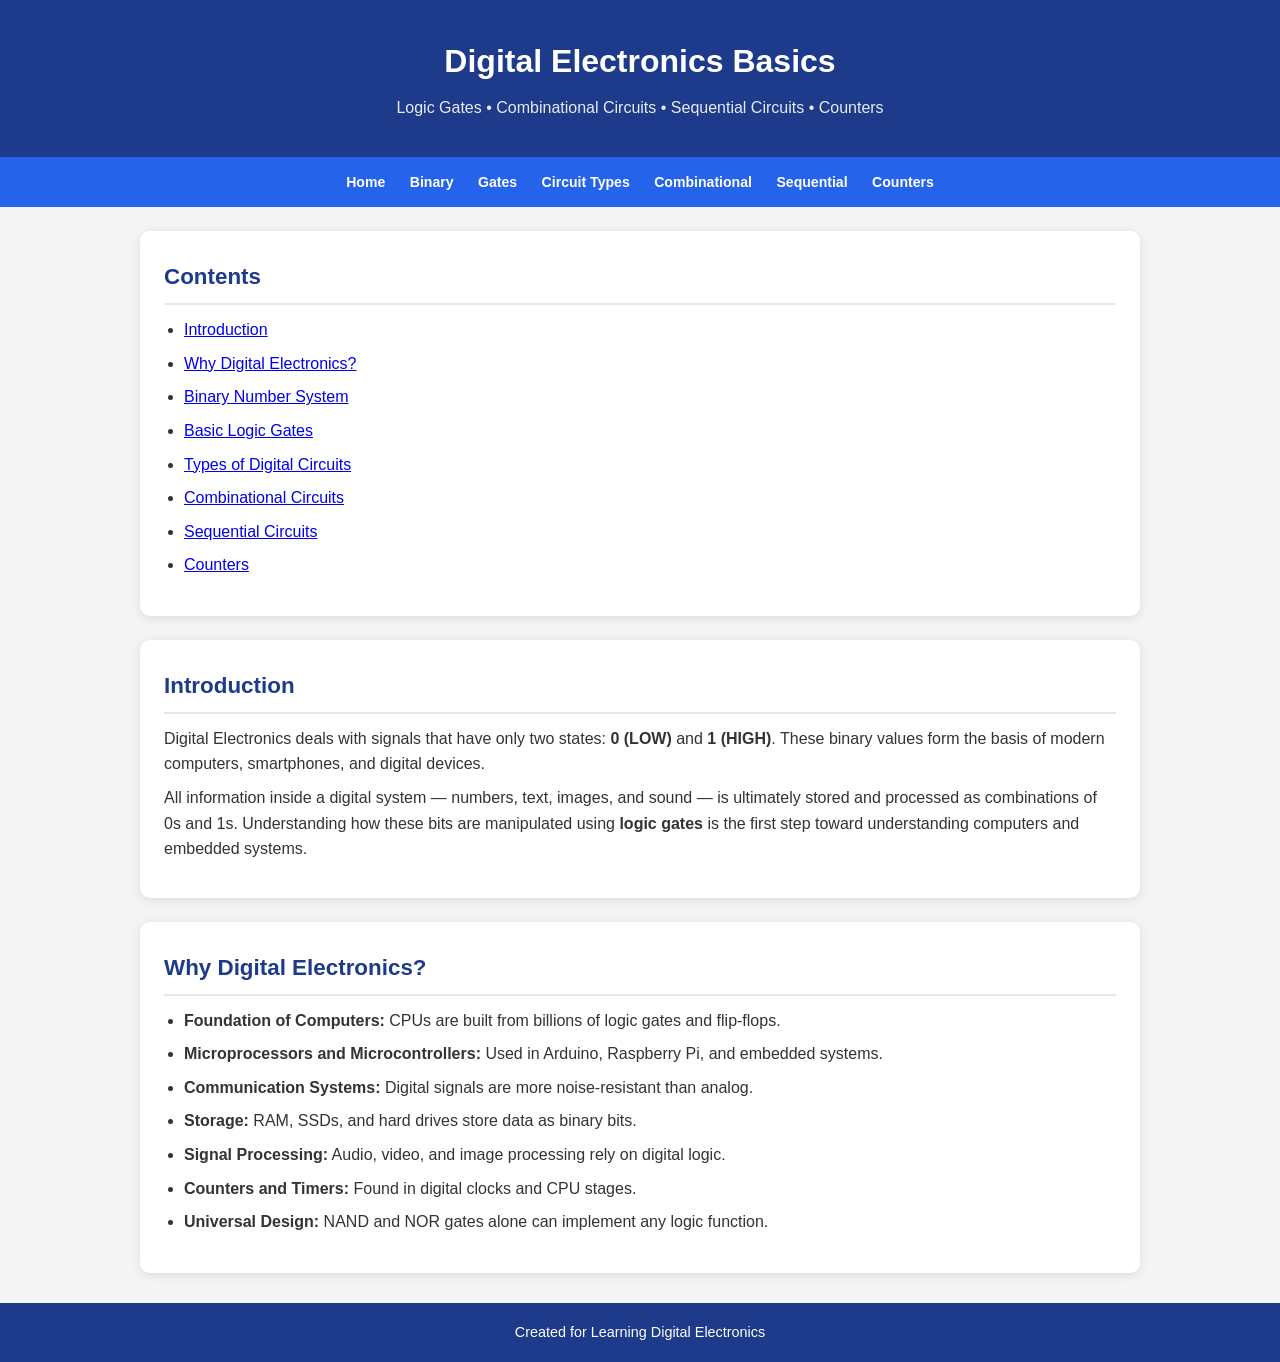
==== commit ddfefee6: "Add files via upload" ====
--- a/index.html
+++ b/index.html
@@ -1,1021 +1,62 @@
-<!DOCTYPE html>
-<html lang="en">
-<head>
-<meta charset="UTF-8">
-<meta name="viewport" content="width=device-width, initial-scale=1.0">
-<title>Digital Electronics Basics</title>
-<style>
-  *, *::before, *::after { box-sizing: border-box; margin: 0; padding: 0; }
-
-  body {
-    font-family: Arial, sans-serif;
-    background: #f4f4f4;
-    color: #333;
-    line-height: 1.6;
-  }
-
-  /* ── HEADER ── */
-  header {
-    background: #1e3a8a;
-    color: white;
-    text-align: center;
-    padding: 36px 20px;
-  }
-  header h1 { font-size: 2rem; margin-bottom: 8px; }
-  header p  { font-size: 1rem; opacity: .85; }
-
-  /* ── NAV ── */
-  nav {
-    background: #2563eb;
-    padding: 10px 6px;
-    text-align: center;
-    position: sticky;
-    top: 0;
-    z-index: 100;
-    flex-wrap: wrap;
-  }
-  nav a {
-    color: white;
-    text-decoration: none;
-    margin: 4px 10px;
-    font-weight: bold;
-    font-size: .88rem;
-    display: inline-block;
-  }
-  nav a:hover { text-decoration: underline; }
-
-  /* ── SECTIONS ── */
-  section {
-    background: white;
-    margin: 24px auto;
-    padding: 28px 24px;
-    border-radius: 10px;
-    box-shadow: 0 2px 10px rgba(0,0,0,.1);
-    max-width: 900px;
-  }
-  section h2 {
-    color: #1e3a8a;
-    font-size: 1.4rem;
-    margin-bottom: 12px;
-    border-bottom: 2px solid #e5e7eb;
-    padding-bottom: 8px;
-  }
-  section h3 {
-    color: #1d4ed8;
-    margin: 20px 0 6px;
-    font-size: 1.05rem;
-  }
-  section h4 {
-    color: #374151;
-    margin: 14px 0 4px;
-    font-size: .98rem;
-    font-weight: bold;
-  }
-  section p, section li { margin-bottom: 8px; }
-  section ul, section ol { padding-left: 20px; margin-bottom: 10px; }
-
-  /* ── TABLES ── */
-  .table-wrap { overflow-x: auto; margin-top: 14px; }
-  table {
-    border-collapse: collapse;
-    width: 100%;
-    font-size: .93rem;
-  }
-  caption {
-    caption-side: top;
-    font-weight: bold;
-    color: #1e3a8a;
-    margin-bottom: 6px;
-    text-align: left;
-  }
-  th, td {
-    border: 1px solid #ccc;
-    padding: 9px 13px;
-    text-align: center;
-  }
-  thead th {
-    background: #1e3a8a;
-    color: white;
-  }
-  tbody tr:nth-child(even) { background: #f0f4ff; }
-  td:last-child, th:last-child { background-color: #dbeafe; color: #1e3a8a; font-weight: bold; }
-  thead th:last-child { background-color: #1e40af; color: white; }
-
-  /* ── GATE GRID ── */
-  .gate-grid {
-    display: grid;
-    grid-template-columns: repeat(auto-fit, minmax(260px, 1fr));
-    gap: 16px;
-    margin-top: 16px;
-  }
-  .gate-card {
-    border: 1px solid #ddd;
-    border-radius: 8px;
-    padding: 16px;
-    background: #f8faff;
-  }
-  .gate-card h3 { margin-top: 0; }
-  .gate-card .symbol {
-    font-size: 1.4rem;
-    font-weight: bold;
-    color: #1e3a8a;
-    margin: 4px 0 8px;
-  }
-  .mini-table { width: 100%; margin-top: 10px; font-size: .86rem; }
-  .mini-table th, .mini-table td { padding: 5px 8px; }
-
-  /* ── INFO BOX ── */
-  .info-box {
-    background: #eff6ff;
-    border-left: 4px solid #2563eb;
-    border-radius: 6px;
-    padding: 14px 18px;
-    margin: 14px 0;
-    font-size: .95rem;
-  }
-  .info-box code {
-    display: block;
-    margin-top: 8px;
-    font-family: monospace;
-    font-size: 1rem;
-    line-height: 1.9;
-  }
-
-  /* ── CIRCUIT TYPE CARDS ── */
-  .type-grid {
-    display: grid;
-    grid-template-columns: 1fr 1fr;
-    gap: 16px;
-    margin-top: 16px;
-  }
-  .type-card {
-    border-radius: 8px;
-    padding: 18px;
-  }
-  .type-card.combinational { background: #ecfdf5; border: 2px solid #10b981; }
-  .type-card.sequential    { background: #fef3c7; border: 2px solid #f59e0b; }
-  .type-card h3 { margin-top: 0; }
-  .type-card.combinational h3 { color: #065f46; }
-  .type-card.sequential    h3 { color: #92400e; }
-  .type-card ul { padding-left: 18px; }
-
-  /* ── CIRCUIT EXAMPLE CARDS ── */
-  .circuit-grid {
-    display: grid;
-    grid-template-columns: repeat(auto-fit, minmax(280px, 1fr));
-    gap: 16px;
-    margin-top: 16px;
-  }
-  .circuit-card {
-    border: 1px solid #ddd;
-    border-radius: 8px;
-    padding: 18px;
-    background: #f8faff;
-  }
-  .circuit-card h4 { color: #1e3a8a; margin-top: 0; font-size: 1rem; }
-  .circuit-card .tag {
-    display: inline-block;
-    font-size: .75rem;
-    padding: 2px 8px;
-    border-radius: 12px;
-    margin-bottom: 8px;
-    font-weight: bold;
-  }
-  .tag.comb { background: #d1fae5; color: #065f46; }
-  .tag.seq  { background: #fde68a; color: #92400e; }
-
-  /* ── FLIP-FLOP CARDS ── */
-  .ff-grid {
-    display: grid;
-    grid-template-columns: repeat(auto-fit, minmax(280px, 1fr));
-    gap: 16px;
-    margin-top: 16px;
-  }
-  .ff-card {
-    border: 1px solid #c7d2fe;
-    border-radius: 8px;
-    padding: 18px;
-    background: #eef2ff;
-  }
-  .ff-card h3 { color: #3730a3; margin-top: 0; }
-  .ff-card .eq { font-size: 1.1rem; font-weight: bold; color: #4338ca; margin: 6px 0 10px; }
-
-  /* ── COUNTER CARDS ── */
-  .counter-grid {
-    display: grid;
-    grid-template-columns: repeat(auto-fit, minmax(270px, 1fr));
-    gap: 16px;
-    margin-top: 16px;
-  }
-  .counter-card {
-    border: 1px solid #fca5a5;
-    border-radius: 8px;
-    padding: 18px;
-    background: #fff7f7;
-  }
-  .counter-card h3 { color: #991b1b; margin-top: 0; }
-
-  /* ── STATE DIAGRAM BOX ── */
-  .state-box {
-    background: #1e3a8a;
-    color: #e0e7ff;
-    border-radius: 8px;
-    padding: 16px 20px;
-    font-family: monospace;
-    font-size: .92rem;
-    margin-top: 14px;
-    line-height: 1.9;
-    overflow-x: auto;
-    white-space: pre;
-  }
-
-  /* ── BADGE ── */
-  .badge {
-    display: inline-block;
-    background: #2563eb;
-    color: white;
-    font-size: .75rem;
-    padding: 2px 9px;
-    border-radius: 12px;
-    margin-left: 8px;
-    vertical-align: middle;
-  }
-
-  /* ── FOOTER ── */
-  footer {
-    background: #1e3a8a;
-    color: white;
-    text-align: center;
-    padding: 18px;
-    margin-top: 30px;
-    font-size: .9rem;
-  }
-
-  @media (max-width: 600px) {
-    nav a { margin: 4px 6px; font-size: .78rem; }
-    header h1 { font-size: 1.5rem; }
-    .type-grid { grid-template-columns: 1fr; }
-  }
-</style>
-</head>
-<body>
-
-<header>
-  <h1>Digital Electronics Basics</h1>
-  <p>Logic Gates · Combinational &amp; Sequential Circuits · Flip-Flops · Counters</p>
-</header>
-
-<nav aria-label="Page sections">
-  <a href="#intro">Introduction</a>
-  <a href="#binary">Binary Numbers</a>
-  <a href="#gates">Logic Gates</a>
-  <a href="#truth">Truth Tables</a>
-  <a href="#circuits">Circuit Types</a>
-  <a href="#combinational">Combinational Circuits</a>
-  <a href="#sequential">Sequential Circuits</a>
-  <a href="#flipflops">Flip-Flops</a>
-  <a href="#jk">JK &amp; Master-Slave</a>
-  <a href="#counters">Counters</a>
-  <a href="#why">Why Digital?</a>
-</nav>
-
-<!-- ── INTRODUCTION ── -->
-<section id="intro">
-  <h2>Introduction</h2>
-  <p>
-    Digital Electronics deals with signals that have only two states:
-    <strong>0 (LOW)</strong> and <strong>1 (HIGH)</strong>.
-    These binary values form the basis of all modern computers,
-    smartphones, and digital devices.
-  </p>
-  <p>
-    All information inside a digital system — numbers, text, images, sound — is
-    ultimately stored and processed as combinations of 0s and 1s. Understanding
-    how these bits are manipulated using <strong>logic gates</strong> is the first
-    step toward understanding computers and embedded systems.
-  </p>
-</section>
-
-<!-- ── BINARY NUMBERS ── -->
-<section id="binary">
-  <h2>Binary Number System</h2>
-  <p>
-    The binary system uses only two digits: <strong>0</strong> and <strong>1</strong>.
-    Each digit is called a <em>bit</em>. A group of 4 bits is called a <em>nibble</em>;
-    8 bits make a <em>byte</em>.
-  </p>
-
-  <h3>How to Convert Decimal → Binary</h3>
-  <p>Divide by 2 repeatedly and record remainders. Read them from bottom to top. Example — <strong>13</strong>:</p>
-  <div class="info-box">
-    <code>
-      13 ÷ 2 = 6 remainder <strong>1</strong>
-       6 ÷ 2 = 3 remainder <strong>0</strong>
-       3 ÷ 2 = 1 remainder <strong>1</strong>
-       1 ÷ 2 = 0 remainder <strong>1</strong>
-      ↑ Read upward → 13 in binary = <strong>1101</strong>
-    </code>
-  </div>
-
-  <div class="table-wrap">
-    <table>
-      <caption>4-bit Binary Equivalents (0 – 15)</caption>
-      <thead><tr><th>Decimal</th><th>Binary</th><th>Hex</th></tr></thead>
-      <tbody>
-        <tr><td>0</td><td>0000</td><td>0</td></tr>
-        <tr><td>1</td><td>0001</td><td>1</td></tr>
-        <tr><td>2</td><td>0010</td><td>2</td></tr>
-        <tr><td>3</td><td>0011</td><td>3</td></tr>
-        <tr><td>4</td><td>0100</td><td>4</td></tr>
-        <tr><td>5</td><td>0101</td><td>5</td></tr>
-        <tr><td>6</td><td>0110</td><td>6</td></tr>
-        <tr><td>7</td><td>0111</td><td>7</td></tr>
-        <tr><td>8</td><td>1000</td><td>8</td></tr>
-        <tr><td>9</td><td>1001</td><td>9</td></tr>
-        <tr><td>10</td><td>1010</td><td>A</td></tr>
-        <tr><td>11</td><td>1011</td><td>B</td></tr>
-        <tr><td>12</td><td>1100</td><td>C</td></tr>
-        <tr><td>13</td><td>1101</td><td>D</td></tr>
-        <tr><td>14</td><td>1110</td><td>E</td></tr>
-        <tr><td>15</td><td>1111</td><td>F</td></tr>
-      </tbody>
-    </table>
-  </div>
-</section>
-
-<!-- ── LOGIC GATES ── -->
-<section id="gates">
-  <h2>Basic Logic Gates</h2>
-  <p>
-    A <strong>logic gate</strong> is a basic building block of digital circuits.
-    It takes one or two binary inputs and produces a single binary output based
-    on a fixed logical rule described by a <strong>Boolean expression</strong>.
-  </p>
-
-  <div class="gate-grid">
-    <div class="gate-card">
-      <h3>AND Gate</h3>
-      <div class="symbol">Y = A · B</div>
-      <p>Output is <strong>1</strong> only when <em>both</em> inputs are 1.</p>
-      <table class="mini-table"><caption>AND</caption>
-        <thead><tr><th>A</th><th>B</th><th>Y</th></tr></thead>
-        <tbody>
-          <tr><td>0</td><td>0</td><td>0</td></tr><tr><td>0</td><td>1</td><td>0</td></tr>
-          <tr><td>1</td><td>0</td><td>0</td></tr><tr><td>1</td><td>1</td><td>1</td></tr>
-        </tbody>
-      </table>
-    </div>
-    <div class="gate-card">
-      <h3>OR Gate</h3>
-      <div class="symbol">Y = A + B</div>
-      <p>Output is <strong>1</strong> when <em>at least one</em> input is 1.</p>
-      <table class="mini-table"><caption>OR</caption>
-        <thead><tr><th>A</th><th>B</th><th>Y</th></tr></thead>
-        <tbody>
-          <tr><td>0</td><td>0</td><td>0</td></tr><tr><td>0</td><td>1</td><td>1</td></tr>
-          <tr><td>1</td><td>0</td><td>1</td></tr><tr><td>1</td><td>1</td><td>1</td></tr>
-        </tbody>
-      </table>
-    </div>
-    <div class="gate-card">
-      <h3>NOT Gate (Inverter)</h3>
-      <div class="symbol">Y = Ā</div>
-      <p>Output is the <em>complement</em> of the input. Single-input gate.</p>
-      <table class="mini-table"><caption>NOT</caption>
-        <thead><tr><th>A</th><th>Y</th></tr></thead>
-        <tbody><tr><td>0</td><td>1</td></tr><tr><td>1</td><td>0</td></tr></tbody>
-      </table>
-    </div>
-    <div class="gate-card">
-      <h3>NAND Gate</h3>
-      <div class="symbol">Y = <span style="text-decoration:overline">A · B</span></div>
-      <p>Inverse of AND. <em>Universal gate</em> — any logic circuit can be built using only NAND gates.</p>
-      <table class="mini-table"><caption>NAND</caption>
-        <thead><tr><th>A</th><th>B</th><th>Y</th></tr></thead>
-        <tbody>
-          <tr><td>0</td><td>0</td><td>1</td></tr><tr><td>0</td><td>1</td><td>1</td></tr>
-          <tr><td>1</td><td>0</td><td>1</td></tr><tr><td>1</td><td>1</td><td>0</td></tr>
-        </tbody>
-      </table>
-    </div>
-    <div class="gate-card">
-      <h3>NOR Gate</h3>
-      <div class="symbol">Y = <span style="text-decoration:overline">A + B</span></div>
-      <p>Inverse of OR. Also a <em>universal gate</em>.</p>
-      <table class="mini-table"><caption>NOR</caption>
-        <thead><tr><th>A</th><th>B</th><th>Y</th></tr></thead>
-        <tbody>
-          <tr><td>0</td><td>0</td><td>1</td></tr><tr><td>0</td><td>1</td><td>0</td></tr>
-          <tr><td>1</td><td>0</td><td>0</td></tr><tr><td>1</td><td>1</td><td>0</td></tr>
-        </tbody>
-      </table>
-    </div>
-    <div class="gate-card">
-      <h3>XOR Gate</h3>
-      <div class="symbol">Y = A ⊕ B</div>
-      <p>Output is <strong>1</strong> when inputs are <em>different</em>. Used in adder circuits.</p>
-      <table class="mini-table"><caption>XOR</caption>
-        <thead><tr><th>A</th><th>B</th><th>Y</th></tr></thead>
-        <tbody>
-          <tr><td>0</td><td>0</td><td>0</td></tr><tr><td>0</td><td>1</td><td>1</td></tr>
-          <tr><td>1</td><td>0</td><td>1</td></tr><tr><td>1</td><td>1</td><td>0</td></tr>
-        </tbody>
-      </table>
-    </div>
-    <div class="gate-card">
-      <h3>XNOR Gate</h3>
-      <div class="symbol">Y = <span style="text-decoration:overline">A ⊕ B</span></div>
-      <p>Output is <strong>1</strong> when inputs are <em>equal</em>. Used in comparators.</p>
-      <table class="mini-table"><caption>XNOR</caption>
-        <thead><tr><th>A</th><th>B</th><th>Y</th></tr></thead>
-        <tbody>
-          <tr><td>0</td><td>0</td><td>1</td></tr><tr><td>0</td><td>1</td><td>0</td></tr>
-          <tr><td>1</td><td>0</td><td>0</td></tr><tr><td>1</td><td>1</td><td>1</td></tr>
-        </tbody>
-      </table>
-    </div>
-  </div>
-</section>
-
-<!-- ── COMBINED TRUTH TABLE ── -->
-<section id="truth">
-  <h2>All-Gates Comparison Truth Table</h2>
-  <div class="table-wrap">
-    <table>
-      <caption>All Basic Logic Gates — Output Comparison</caption>
-      <thead>
-        <tr><th>A</th><th>B</th><th>AND</th><th>OR</th><th>NAND</th><th>NOR</th><th>XOR</th><th>XNOR</th></tr>
-      </thead>
-      <tbody>
-        <tr><td>0</td><td>0</td><td>0</td><td>0</td><td>1</td><td>1</td><td>0</td><td>1</td></tr>
-        <tr><td>0</td><td>1</td><td>0</td><td>1</td><td>1</td><td>0</td><td>1</td><td>0</td></tr>
-        <tr><td>1</td><td>0</td><td>0</td><td>1</td><td>1</td><td>0</td><td>1</td><td>0</td></tr>
-        <tr><td>1</td><td>1</td><td>1</td><td>1</td><td>0</td><td>0</td><td>0</td><td>1</td></tr>
-      </tbody>
-    </table>
-  </div>
-  <p style="margin-top:12px; font-size:.9rem; color:#555;">
-    <strong>Note:</strong> NOT gate has a single input — NOT(0)=1 and NOT(1)=0.
-  </p>
-</section>
-
-<!-- ══════════════════════════════════════════════════════
-     CIRCUIT TYPES
-     ══════════════════════════════════════════════════════ -->
-<section id="circuits">
-  <h2>Types of Digital Circuits</h2>
-  <p>
-    All digital circuits fall into one of two fundamental categories based on whether
-    their output depends <em>only on present inputs</em> or also on <em>past states</em>.
-  </p>
-
-  <div class="type-grid">
-    <div class="type-card combinational">
-      <h3>⚡ Combinational Circuits</h3>
-      <p>Output depends <strong>only on current inputs</strong>. No memory, no clock.</p>
-      <ul>
-        <li>Adders &amp; Subtractors</li>
-        <li>Multiplexers / Demultiplexers</li>
-        <li>Encoders / Decoders</li>
-        <li>Comparators</li>
-      </ul>
-    </div>
-    <div class="type-card sequential">
-      <h3>🕐 Sequential Circuits</h3>
-      <p>Output depends on current inputs <strong>and past states</strong>. Uses clock and memory.</p>
-      <ul>
-        <li>Flip-Flops (SR, D, JK, T)</li>
-        <li>Registers &amp; Shift Registers</li>
-        <li>Counters (Ring, Johnson, Binary)</li>
-        <li>Finite State Machines</li>
-      </ul>
-    </div>
-  </div>
-</section>
-
-<!-- ── COMBINATIONAL CIRCUITS ── -->
-<section id="combinational">
-  <h2>Combinational Circuits <span class="badge">No Memory</span></h2>
-  <p>
-    In a combinational circuit, the output at any time is a pure function of the inputs at that time.
-    There is no clock and no feedback. These are the building blocks for arithmetic and data routing.
-  </p>
-
-  <div class="circuit-grid">
-
-    <!-- Half Adder -->
-    <div class="circuit-card">
-      <span class="tag comb">Combinational</span>
-      <h4>Half Adder</h4>
-      <p>Adds two 1-bit numbers. Produces a <strong>Sum</strong> and a <strong>Carry</strong>.</p>
-      <p><strong>Sum</strong> = A ⊕ B &nbsp;|&nbsp; <strong>Carry</strong> = A · B</p>
-      <div class="table-wrap" style="margin-top:10px;">
-        <table><caption>Half Adder Truth Table</caption>
-          <thead><tr><th>A</th><th>B</th><th>Sum</th><th>Carry</th></tr></thead>
-          <tbody>
-            <tr><td>0</td><td>0</td><td>0</td><td>0</td></tr>
-            <tr><td>0</td><td>1</td><td>1</td><td>0</td></tr>
-            <tr><td>1</td><td>0</td><td>1</td><td>0</td></tr>
-            <tr><td>1</td><td>1</td><td>0</td><td>1</td></tr>
-          </tbody>
-        </table>
-      </div>
-    </div>
-
-    <!-- Full Adder -->
-    <div class="circuit-card">
-      <span class="tag comb">Combinational</span>
-      <h4>Full Adder</h4>
-      <p>Adds three bits: A, B, and <strong>Carry-in (Cin)</strong>. Used in multi-bit adders.</p>
-      <p><strong>Sum</strong> = A ⊕ B ⊕ Cin &nbsp;|&nbsp; <strong>Cout</strong> = AB + Cin(A⊕B)</p>
-      <div class="table-wrap" style="margin-top:10px;">
-        <table><caption>Full Adder Truth Table</caption>
-          <thead><tr><th>A</th><th>B</th><th>Cin</th><th>Sum</th><th>Cout</th></tr></thead>
-          <tbody>
-            <tr><td>0</td><td>0</td><td>0</td><td>0</td><td>0</td></tr>
-            <tr><td>0</td><td>0</td><td>1</td><td>1</td><td>0</td></tr>
-            <tr><td>0</td><td>1</td><td>0</td><td>1</td><td>0</td></tr>
-            <tr><td>0</td><td>1</td><td>1</td><td>0</td><td>1</td></tr>
-            <tr><td>1</td><td>0</td><td>0</td><td>1</td><td>0</td></tr>
-            <tr><td>1</td><td>0</td><td>1</td><td>0</td><td>1</td></tr>
-            <tr><td>1</td><td>1</td><td>0</td><td>0</td><td>1</td></tr>
-            <tr><td>1</td><td>1</td><td>1</td><td>1</td><td>1</td></tr>
-          </tbody>
-        </table>
-      </div>
-    </div>
-
-    <!-- Multiplexer -->
-    <div class="circuit-card">
-      <span class="tag comb">Combinational</span>
-      <h4>Multiplexer (MUX)</h4>
-      <p>
-        A <strong>data selector</strong>. Selects one of many input lines and forwards it to a
-        single output based on <strong>select lines</strong>.
-      </p>
-      <p>A 4-to-1 MUX has 4 data inputs (I0–I3), 2 select lines (S0, S1), and 1 output Y.</p>
-      <div class="table-wrap" style="margin-top:10px;">
-        <table><caption>4-to-1 MUX Selection</caption>
-          <thead><tr><th>S1</th><th>S0</th><th>Output Y</th></tr></thead>
-          <tbody>
-            <tr><td>0</td><td>0</td><td>I0</td></tr>
-            <tr><td>0</td><td>1</td><td>I1</td></tr>
-            <tr><td>1</td><td>0</td><td>I2</td></tr>
-            <tr><td>1</td><td>1</td><td>I3</td></tr>
-          </tbody>
-        </table>
-      </div>
-    </div>
-
-    <!-- Decoder -->
-    <div class="circuit-card">
-      <span class="tag comb">Combinational</span>
-      <h4>Decoder</h4>
-      <p>
-        Converts a binary code to a unique output line. A <strong>2-to-4 decoder</strong>
-        takes 2 inputs and activates one of 4 output lines.
-      </p>
-      <p>Used in memory addressing, seven-segment displays, and demultiplexing.</p>
-      <div class="table-wrap" style="margin-top:10px;">
-        <table><caption>2-to-4 Decoder</caption>
-          <thead><tr><th>A</th><th>B</th><th>D0</th><th>D1</th><th>D2</th><th>D3</th></tr></thead>
-          <tbody>
-            <tr><td>0</td><td>0</td><td>1</td><td>0</td><td>0</td><td>0</td></tr>
-            <tr><td>0</td><td>1</td><td>0</td><td>1</td><td>0</td><td>0</td></tr>
-            <tr><td>1</td><td>0</td><td>0</td><td>0</td><td>1</td><td>0</td></tr>
-            <tr><td>1</td><td>1</td><td>0</td><td>0</td><td>0</td><td>1</td></tr>
-          </tbody>
-        </table>
-      </div>
-    </div>
-
-    <!-- Encoder -->
-    <div class="circuit-card">
-      <span class="tag comb">Combinational</span>
-      <h4>Encoder</h4>
-      <p>
-        Opposite of a decoder. Converts one of many active input lines into a binary code.
-        A <strong>4-to-2 encoder</strong> takes 4 inputs and produces a 2-bit binary output.
-      </p>
-      <p><strong>Y1</strong> = D2 + D3 &nbsp;|&nbsp; <strong>Y0</strong> = D1 + D3</p>
-      <div class="table-wrap" style="margin-top:10px;">
-        <table><caption>4-to-2 Encoder</caption>
-          <thead><tr><th>D3</th><th>D2</th><th>D1</th><th>D0</th><th>Y1</th><th>Y0</th></tr></thead>
-          <tbody>
-            <tr><td>0</td><td>0</td><td>0</td><td>1</td><td>0</td><td>0</td></tr>
-            <tr><td>0</td><td>0</td><td>1</td><td>0</td><td>0</td><td>1</td></tr>
-            <tr><td>0</td><td>1</td><td>0</td><td>0</td><td>1</td><td>0</td></tr>
-            <tr><td>1</td><td>0</td><td>0</td><td>0</td><td>1</td><td>1</td></tr>
-          </tbody>
-        </table>
-      </div>
-    </div>
-
-    <!-- Comparator -->
-    <div class="circuit-card">
-      <span class="tag comb">Combinational</span>
-      <h4>Comparator</h4>
-      <p>
-        Compares two binary numbers A and B and gives three outputs:
-        <strong>A &gt; B</strong>, <strong>A = B</strong>, <strong>A &lt; B</strong>.
-      </p>
-      <p>Used in CPUs, sorting circuits, and decision-making logic.</p>
-      <div class="table-wrap" style="margin-top:10px;">
-        <table><caption>1-bit Comparator</caption>
-          <thead><tr><th>A</th><th>B</th><th>A&gt;B</th><th>A=B</th><th>A&lt;B</th></tr></thead>
-          <tbody>
-            <tr><td>0</td><td>0</td><td>0</td><td>1</td><td>0</td></tr>
-            <tr><td>0</td><td>1</td><td>0</td><td>0</td><td>1</td></tr>
-            <tr><td>1</td><td>0</td><td>1</td><td>0</td><td>0</td></tr>
-            <tr><td>1</td><td>1</td><td>0</td><td>1</td><td>0</td></tr>
-          </tbody>
-        </table>
-      </div>
-    </div>
-
-  </div><!-- /circuit-grid -->
-</section>
-
-<!-- ── SEQUENTIAL CIRCUITS OVERVIEW ── -->
-<section id="sequential">
-  <h2>Sequential Circuits <span class="badge">Has Memory</span></h2>
-  <p>
-    Sequential circuits have <strong>memory</strong> — their output depends not just on current inputs
-    but also on the <strong>previous state</strong>. A <strong>clock signal</strong> synchronises
-    when state changes occur. They are the basis of all memory elements, registers, and counters.
-  </p>
-
-  <h3>Synchronous vs. Asynchronous</h3>
-  <div class="type-grid">
-    <div class="type-card combinational" style="background:#f0fdf4; border-color:#16a34a;">
-      <h3 style="color:#14532d;">Synchronous</h3>
-      <p>All flip-flops change state on the <strong>same clock edge</strong>. Predictable and easy to design.</p>
-      <ul><li>Most counters and registers</li><li>Used in modern CPUs</li></ul>
-    </div>
-    <div class="type-card sequential" style="background:#fff7ed; border-color:#ea580c;">
-      <h3 style="color:#7c2d12;">Asynchronous</h3>
-      <p>Flip-flops change independently, each triggered by the <strong>output of the previous stage</strong>.</p>
-      <ul><li>Ripple counters</li><li>Faster but can have timing glitches</li></ul>
-    </div>
-  </div>
-
-  <h3>What Is a Clock Signal?</h3>
-  <p>
-    A clock is a periodic square wave alternating between 0 and 1. Sequential circuits respond on
-    either the <strong>rising edge</strong> (0→1) or <strong>falling edge</strong> (1→0).
-    The clock frequency determines how fast the circuit operates.
-  </p>
-  <div class="state-box">Clock:  ___     ___     ___     ___
-       |   |   |   |   |   |   |   |
-       |   |___|   |___|   |___|   |___
-       ↑           ↑           ↑
-   Rising Edge (state changes here in most flip-flops)</div>
-</section>
-
-<!-- ══════════════════════════════════════════════════════
-     FLIP-FLOPS
-     ══════════════════════════════════════════════════════ -->
-<section id="flipflops">
-  <h2>Flip-Flops</h2>
-  <p>
-    A <strong>flip-flop</strong> is a 1-bit memory element and the fundamental building block
-    of all sequential circuits. It stores a single bit (0 or 1) and changes state only on a
-    clock edge. The stored value is called the <strong>present state (Q)</strong>;
-    the value after the clock edge is the <strong>next state (Q+)</strong>.
-  </p>
-
-  <div class="ff-grid">
-
-    <!-- SR Flip-Flop -->
-    <div class="ff-card">
-      <h3>SR Flip-Flop</h3>
-      <p><strong>Set-Reset</strong> flip-flop. S sets Q to 1; R resets Q to 0.</p>
-      <p class="eq">S=1,R=0 → Q=1 &nbsp;|&nbsp; S=0,R=1 → Q=0</p>
-      <p style="color:#b91c1c; font-size:.9rem;">⚠ S=1, R=1 is an <strong>invalid/forbidden state</strong>.</p>
-      <div class="table-wrap">
-        <table class="mini-table"><caption>SR Flip-Flop</caption>
-          <thead><tr><th>S</th><th>R</th><th>Q (next)</th><th>Action</th></tr></thead>
-          <tbody>
-            <tr><td>0</td><td>0</td><td>Q (no change)</td><td>Hold</td></tr>
-            <tr><td>0</td><td>1</td><td>0</td><td>Reset</td></tr>
-            <tr><td>1</td><td>0</td><td>1</td><td>Set</td></tr>
-            <tr><td>1</td><td>1</td><td>?</td><td>Invalid</td></tr>
-          </tbody>
-        </table>
-      </div>
-    </div>
-
-    <!-- D Flip-Flop -->
-    <div class="ff-card">
-      <h3>D Flip-Flop (Data / Delay)</h3>
-      <p>Simplest flip-flop. The output Q follows input D on the next clock edge. Eliminates the invalid state of SR.</p>
-      <p class="eq">Q(next) = D</p>
-      <p>Used in <strong>registers, data latches, and shift registers</strong>.</p>
-      <div class="table-wrap">
-        <table class="mini-table"><caption>D Flip-Flop</caption>
-          <thead><tr><th>D</th><th>Q (next)</th><th>Action</th></tr></thead>
-          <tbody>
-            <tr><td>0</td><td>0</td><td>Reset</td></tr>
-            <tr><td>1</td><td>1</td><td>Set</td></tr>
-          </tbody>
-        </table>
-      </div>
-    </div>
-
-    <!-- T Flip-Flop -->
-    <div class="ff-card">
-      <h3>T Flip-Flop (Toggle)</h3>
-      <p>When T=1, the output <strong>toggles</strong> (flips) on every clock edge. When T=0, it holds state.</p>
-      <p class="eq">Q(next) = T ⊕ Q</p>
-      <p>Used directly to build <strong>binary counters</strong>.</p>
-      <div class="table-wrap">
-        <table class="mini-table"><caption>T Flip-Flop</caption>
-          <thead><tr><th>T</th><th>Q</th><th>Q (next)</th><th>Action</th></tr></thead>
-          <tbody>
-            <tr><td>0</td><td>0</td><td>0</td><td>Hold</td></tr>
-            <tr><td>0</td><td>1</td><td>1</td><td>Hold</td></tr>
-            <tr><td>1</td><td>0</td><td>1</td><td>Toggle</td></tr>
-            <tr><td>1</td><td>1</td><td>0</td><td>Toggle</td></tr>
-          </tbody>
-        </table>
-      </div>
-    </div>
-
-  </div><!-- /ff-grid -->
-</section>
-
-<!-- ── JK & MASTER-SLAVE ── -->
-<section id="jk">
-  <h2>JK Flip-Flop &amp; Master-Slave Configuration</h2>
-
-  <h3>JK Flip-Flop</h3>
-  <p>
-    The JK flip-flop is an improvement over the SR flip-flop. It eliminates the invalid state
-    by making J=1, K=1 a <strong>toggle</strong> operation instead. It is the most versatile flip-flop.
-  </p>
-  <ul>
-    <li><strong>J</strong> acts like Set (S)</li>
-    <li><strong>K</strong> acts like Reset (R)</li>
-    <li>J=1, K=1 → Output <strong>toggles</strong> (this fixes the SR invalid state)</li>
-  </ul>
-  <p><strong>Characteristic equation:</strong> Q(next) = J·Q̄ + K̄·Q</p>
-
-  <div class="table-wrap">
-    <table>
-      <caption>JK Flip-Flop Truth Table</caption>
-      <thead><tr><th>J</th><th>K</th><th>Q (present)</th><th>Q (next)</th><th>Action</th></tr></thead>
-      <tbody>
-        <tr><td>0</td><td>0</td><td>Q</td><td>Q</td><td>No Change (Hold)</td></tr>
-        <tr><td>0</td><td>1</td><td>Q</td><td>0</td><td>Reset</td></tr>
-        <tr><td>1</td><td>0</td><td>Q</td><td>1</td><td>Set</td></tr>
-        <tr><td>1</td><td>1</td><td>0</td><td>1</td><td>Toggle</td></tr>
-        <tr><td>1</td><td>1</td><td>1</td><td>0</td><td>Toggle</td></tr>
-      </tbody>
-    </table>
-  </div>
-
-  <h3>Problem with Simple JK Flip-Flop: Race Around Condition</h3>
-  <p>
-    When J=K=1, the output toggles continuously as long as the clock is HIGH, making the final
-    state unpredictable. This is called the <strong>race around condition</strong>.
-    The <strong>Master-Slave configuration</strong> solves this.
-  </p>
-
-  <h3>Master-Slave JK Flip-Flop</h3>
-  <p>
-    Two flip-flops are connected in series — a <strong>Master</strong> and a <strong>Slave</strong>.
-    They operate on opposite clock phases:
-  </p>
-  <ol>
-    <li><strong>Clock HIGH (1):</strong> The Master flip-flop is <em>enabled</em> and captures the inputs J and K. The Slave is <em>disabled</em>.</li>
-    <li><strong>Clock LOW (0):</strong> The Master is <em>disabled</em> (locks its state). The Slave is <em>enabled</em> and copies the Master's output to Q.</li>
-  </ol>
-  <p>This ensures the output changes only <strong>once per clock cycle</strong>, eliminating the race around condition.</p>
-
-  <div class="state-box">Master-Slave JK Operation:
-
-  CLK HIGH:  [J,K] ──► [MASTER captures] ──► Slave isolated
-  CLK LOW:   Master locked ──► [SLAVE copies Master] ──► Q updates
-
-  Result: Q changes only at the FALLING EDGE of the clock — stable and predictable.</div>
-
-  <div class="table-wrap" style="margin-top:16px;">
-    <table>
-      <caption>Master-Slave JK Flip-Flop — State Table</caption>
-      <thead><tr><th>J</th><th>K</th><th>Q (before CLK)</th><th>Q (after CLK↓)</th><th>Action</th></tr></thead>
-      <tbody>
-        <tr><td>0</td><td>0</td><td>0</td><td>0</td><td>Hold</td></tr>
-        <tr><td>0</td><td>0</td><td>1</td><td>1</td><td>Hold</td></tr>
-        <tr><td>0</td><td>1</td><td>0</td><td>0</td><td>Reset</td></tr>
-        <tr><td>0</td><td>1</td><td>1</td><td>0</td><td>Reset</td></tr>
-        <tr><td>1</td><td>0</td><td>0</td><td>1</td><td>Set</td></tr>
-        <tr><td>1</td><td>0</td><td>1</td><td>1</td><td>Set</td></tr>
-        <tr><td>1</td><td>1</td><td>0</td><td>1</td><td>Toggle</td></tr>
-        <tr><td>1</td><td>1</td><td>1</td><td>0</td><td>Toggle</td></tr>
-      </tbody>
-    </table>
-  </div>
-
-  <h3>Comparison: SR vs. JK vs. D vs. T</h3>
-  <div class="table-wrap">
-    <table>
-      <caption>Flip-Flop Comparison</caption>
-      <thead><tr><th>Type</th><th>Inputs</th><th>Invalid State?</th><th>Toggle?</th><th>Main Use</th></tr></thead>
-      <tbody>
-        <tr><td>SR</td><td>S, R</td><td>Yes (S=R=1)</td><td>No</td><td>Basic memory, latches</td></tr>
-        <tr><td>JK</td><td>J, K</td><td>No</td><td>Yes (J=K=1)</td><td>Counters, universal FF</td></tr>
-        <tr><td>D</td><td>D</td><td>No</td><td>No</td><td>Registers, data storage</td></tr>
-        <tr><td>T</td><td>T</td><td>No</td><td>Yes (T=1)</td><td>Counters, frequency dividers</td></tr>
-      </tbody>
-    </table>
-  </div>
-</section>
-
-<!-- ══════════════════════════════════════════════════════
-     COUNTERS
-     ══════════════════════════════════════════════════════ -->
-<section id="counters">
-  <h2>Counters</h2>
-  <p>
-    A <strong>counter</strong> is a sequential circuit that goes through a prescribed sequence of
-    binary states when triggered by a clock signal. Counters are used in timers, frequency dividers,
-    address generators, and digital clocks.
-  </p>
-  <p>Counters are built using <strong>T flip-flops</strong> or <strong>JK flip-flops</strong> with J=K=1 (toggle mode).</p>
-
-  <div class="counter-grid">
-
-    <!-- Binary Ripple Counter -->
-    <div class="counter-card">
-      <h3>Binary (Ripple) Counter</h3>
-      <p>
-        An <strong>asynchronous</strong> counter where each flip-flop is clocked by the output of the
-        previous flip-flop. The count "ripples" through the stages.
-      </p>
-      <p>A 3-bit binary counter counts from <strong>000 to 111</strong> (0 to 7) then resets.</p>
-      <div class="table-wrap">
-        <table><caption>3-bit Binary Up Counter Sequence</caption>
-          <thead><tr><th>Clock Pulse</th><th>Q2</th><th>Q1</th><th>Q0</th><th>Decimal</th></tr></thead>
-          <tbody>
-            <tr><td>0 (Reset)</td><td>0</td><td>0</td><td>0</td><td>0</td></tr>
-            <tr><td>1</td><td>0</td><td>0</td><td>1</td><td>1</td></tr>
-            <tr><td>2</td><td>0</td><td>1</td><td>0</td><td>2</td></tr>
-            <tr><td>3</td><td>0</td><td>1</td><td>1</td><td>3</td></tr>
-            <tr><td>4</td><td>1</td><td>0</td><td>0</td><td>4</td></tr>
-            <tr><td>5</td><td>1</td><td>0</td><td>1</td><td>5</td></tr>
-            <tr><td>6</td><td>1</td><td>1</td><td>0</td><td>6</td></tr>
-            <tr><td>7</td><td>1</td><td>1</td><td>1</td><td>7</td></tr>
-            <tr><td>8</td><td>0</td><td>0</td><td>0</td><td>0 (reset)</td></tr>
-          </tbody>
-        </table>
-      </div>
-    </div>
-
-    <!-- Ring Counter -->
-    <div class="counter-card">
-      <h3>Ring Counter</h3>
-      <p>
-        A shift register where the output of the <strong>last flip-flop is fed back to the first</strong>.
-        Only one flip-flop is HIGH (1) at a time — the "1" rotates around the ring.
-      </p>
-      <p>An N-bit ring counter has <strong>N distinct states</strong> and is used in sequencing and timing circuits.</p>
-      <div class="state-box" style="font-size:.82rem; white-space:pre; line-height:1.7;">4-bit Ring Counter States:
-
-  CLK  Q3  Q2  Q1  Q0
-   0    1   0   0   0   ← Initial (only Q3=1)
-   1    0   1   0   0
-   2    0   0   1   0
-   3    0   0   0   1
-   4    1   0   0   0   ← Repeats (Q3=1 again)</div>
-    </div>
-
-    <!-- Johnson Counter -->
-    <div class="counter-card">
-      <h3>Johnson Counter (Twisted Ring)</h3>
-      <p>
-        Similar to a ring counter, but the <strong>complemented output (Q̄) of the last flip-flop</strong>
-        is fed back to the first. This gives <strong>2N states</strong> for N flip-flops — double the ring counter.
-      </p>
-      <p>Used in frequency division and sequence generation.</p>
-      <div class="state-box" style="font-size:.82rem; white-space:pre; line-height:1.7;">4-bit Johnson Counter (8 states):
-
-  CLK  Q3  Q2  Q1  Q0
-   0    0   0   0   0
-   1    1   0   0   0
-   2    1   1   0   0
-   3    1   1   1   0
-   4    1   1   1   1
-   5    0   1   1   1
-   6    0   0   1   1
-   7    0   0   0   1
-   8    0   0   0   0   ← Repeats</div>
-    </div>
-
-    <!-- BCD Counter (MOD-10) -->
-    <div class="counter-card">
-      <h3>BCD Counter (MOD-10)</h3>
-      <p>
-        Counts from <strong>0 to 9</strong> in Binary Coded Decimal, then resets to 0.
-        Used in digital clocks, calculators, and displays.
-      </p>
-      <p>Also called a <strong>Decade Counter</strong> or MOD-10 counter.</p>
-      <div class="table-wrap">
-        <table><caption>BCD Counter Sequence</caption>
-          <thead><tr><th>Count</th><th>Q3</th><th>Q2</th><th>Q1</th><th>Q0</th></tr></thead>
-          <tbody>
-            <tr><td>0</td><td>0</td><td>0</td><td>0</td><td>0</td></tr>
-            <tr><td>1</td><td>0</td><td>0</td><td>0</td><td>1</td></tr>
-            <tr><td>2</td><td>0</td><td>0</td><td>1</td><td>0</td></tr>
-            <tr><td>3</td><td>0</td><td>0</td><td>1</td><td>1</td></tr>
-            <tr><td>4</td><td>0</td><td>1</td><td>0</td><td>0</td></tr>
-            <tr><td>5</td><td>0</td><td>1</td><td>0</td><td>1</td></tr>
-            <tr><td>6</td><td>0</td><td>1</td><td>1</td><td>0</td></tr>
-            <tr><td>7</td><td>0</td><td>1</td><td>1</td><td>1</td></tr>
-            <tr><td>8</td><td>1</td><td>0</td><td>0</td><td>0</td></tr>
-            <tr><td>9</td><td>1</td><td>0</td><td>0</td><td>1</td></tr>
-            <tr><td>10→reset</td><td>0</td><td>0</td><td>0</td><td>0</td></tr>
-          </tbody>
-        </table>
-      </div>
-    </div>
-
-    <!-- Up/Down Counter -->
-    <div class="counter-card">
-      <h3>Up/Down Counter</h3>
-      <p>
-        Can count in either direction — <strong>up</strong> (incrementing) or <strong>down</strong>
-        (decrementing) — based on a control input called <strong>Mode (M)</strong>.
-      </p>
-      <ul>
-        <li>M = 1 → Count UP (0, 1, 2, 3, …)</li>
-        <li>M = 0 → Count DOWN (…3, 2, 1, 0)</li>
-      </ul>
-      <p>Used in timers, robotics, and motor control systems.</p>
-      <div class="info-box" style="margin-top:10px;">
-        <strong>Key equations (2-bit example):</strong>
-        <code>
-UP:   Q0(next) = Q0̄
-      Q1(next) = Q1 ⊕ Q0
-
-DOWN: Q0(next) = Q0̄
-      Q1(next) = Q1 ⊕ Q0̄</code>
-      </div>
-    </div>
-
-    <!-- MOD-N Counter -->
-    <div class="counter-card">
-      <h3>MOD-N Counter</h3>
-      <p>
-        A counter that counts from 0 to <strong>N−1</strong> then resets. Built by modifying
-        a binary counter with feedback logic.
-      </p>
-      <ul>
-        <li><strong>MOD-2</strong> → counts 0, 1 (1 flip-flop)</li>
-        <li><strong>MOD-5</strong> → counts 0 to 4 (resets at 5)</li>
-        <li><strong>MOD-6</strong> → used in seconds/minutes displays</li>
-        <li><strong>MOD-10</strong> → BCD/decade counter</li>
-        <li><strong>MOD-16</strong> → full 4-bit binary counter</li>
-      </ul>
-      <p>Number of flip-flops needed: ⌈log₂(N)⌉</p>
-    </div>
-
-  </div><!-- /counter-grid -->
-
-  <h3 style="margin-top:24px;">Counter Comparison Summary</h3>
-  <div class="table-wrap">
-    <table>
-      <caption>Types of Counters at a Glance</caption>
-      <thead><tr><th>Counter</th><th>Type</th><th>States</th><th>Direction</th><th>Application</th></tr></thead>
-      <tbody>
-        <tr><td>Binary Ripple</td><td>Async</td><td>2ⁿ</td><td>Up</td><td>Frequency division</td></tr>
-        <tr><td>Synchronous Binary</td><td>Sync</td><td>2ⁿ</td><td>Up</td><td>CPUs, timers</td></tr>
-        <tr><td>Ring</td><td>Sync</td><td>N</td><td>Circular</td><td>Sequencing, state machines</td></tr>
-        <tr><td>Johnson</td><td>Sync</td><td>2N</td><td>Circular</td><td>Frequency divider, decoding</td></tr>
-        <tr><td>BCD / MOD-10</td><td>Sync</td><td>10</td><td>Up</td><td>Digital clocks, displays</td></tr>
-        <tr><td>Up/Down</td><td>Sync</td><td>2ⁿ</td><td>Both</td><td>Timers, motor control</td></tr>
-        <tr><td>MOD-N</td><td>Sync</td><td>N</td><td>Up</td><td>Custom sequences</td></tr>
-      </tbody>
-    </table>
-  </div>
-</section>
-
-<!-- ── WHY DIGITAL ── -->
-<section id="why">
-  <h2>Why Digital Electronics?</h2>
-  <ul>
-    <li><strong>Foundation of Computers</strong> — CPUs are built from billions of logic gates and flip-flops.</li>
-    <li><strong>Microprocessors &amp; Microcontrollers</strong> — Used in Arduino, Raspberry Pi, and embedded systems.</li>
-    <li><strong>Communication Systems</strong> — Digital signals are more noise-resistant than analog.</li>
-    <li><strong>Storage</strong> — Hard drives, SSDs, and RAM store data as binary bits in flip-flop arrays.</li>
-    <li><strong>Signal Processing</strong> — Audio, video, and image processing rely on digital logic.</li>
-    <li><strong>Counters &amp; Timers</strong> — Found in everything from digital clocks to CPU pipeline stages.</li>
-    <li><strong>Universal Design</strong> — NAND and NOR gates alone can implement any logic function.</li>
-  </ul>
-</section>
-
-<footer>
-  <p>Created for Learning Digital Electronics | GitHub Pages Website</p>
-</footer>
-
-</body>
-</html>
+<!DOCTYPE html>
+<html lang="en">
+<head>
+  <meta charset="UTF-8" />
+  <meta name="viewport" content="width=device-width, initial-scale=1.0" />
+  <title>Digital Electronics Basics</title>
+  <link rel="stylesheet" href="style.css" />
+</head>
+<body>
+  <header>
+    <h1>Digital Electronics Basics</h1>
+    <p>Logic Gates • Combinational Circuits • Sequential Circuits • Counters</p>
+  </header>
+
+  <nav aria-label="Main navigation">
+    <a href="index.html">Home</a>
+    <a href="binary.html">Binary</a>
+    <a href="gates.html">Gates</a>
+    <a href="circuits.html">Circuit Types</a>
+    <a href="combinational.html">Combinational</a>
+    <a href="sequential.html">Sequential</a>
+    <a href="counters.html">Counters</a>
+  </nav>
+
+  <section id="contents">
+    <h2>Contents</h2>
+    <ul>
+      <li><a href="#intro">Introduction</a></li>
+      <li><a href="#why">Why Digital Electronics?</a></li>
+      <li><a href="binary.html">Binary Number System</a></li>
+      <li><a href="gates.html">Basic Logic Gates</a></li>
+      <li><a href="circuits.html">Types of Digital Circuits</a></li>
+      <li><a href="combinational.html">Combinational Circuits</a></li>
+      <li><a href="sequential.html">Sequential Circuits</a></li>
+      <li><a href="counters.html">Counters</a></li>
+    </ul>
+  </section>
+
+  <section id="intro">
+    <h2>Introduction</h2>
+    <p>Digital Electronics deals with signals that have only two states: <strong>0 (LOW)</strong> and <strong>1 (HIGH)</strong>. These binary values form the basis of modern computers, smartphones, and digital devices.</p>
+    <p>All information inside a digital system — numbers, text, images, and sound — is ultimately stored and processed as combinations of 0s and 1s. Understanding how these bits are manipulated using <strong>logic gates</strong> is the first step toward understanding computers and embedded systems.</p>
+  </section>
+
+  <section id="why">
+    <h2>Why Digital Electronics?</h2>
+    <ul>
+      <li><strong>Foundation of Computers:</strong> CPUs are built from billions of logic gates and flip-flops.</li>
+      <li><strong>Microprocessors and Microcontrollers:</strong> Used in Arduino, Raspberry Pi, and embedded systems.</li>
+      <li><strong>Communication Systems:</strong> Digital signals are more noise-resistant than analog.</li>
+      <li><strong>Storage:</strong> RAM, SSDs, and hard drives store data as binary bits.</li>
+      <li><strong>Signal Processing:</strong> Audio, video, and image processing rely on digital logic.</li>
+      <li><strong>Counters and Timers:</strong> Found in digital clocks and CPU stages.</li>
+      <li><strong>Universal Design:</strong> NAND and NOR gates alone can implement any logic function.</li>
+    </ul>
+  </section>
+
+  <footer class="footer">
+    <p>Created for Learning Digital Electronics</p>
+  </footer>
+</body>
+</html>
--- a/style.css
+++ b/style.css
@@ -0,0 +1,242 @@
+* {
+  box-sizing: border-box;
+  margin: 0;
+  padding: 0;
+}
+
+body {
+  font-family: Arial, sans-serif;
+  background: #f4f4f4;
+  color: #333;
+  line-height: 1.6;
+}
+
+header {
+  background: #1e3a8a;
+  color: white;
+  text-align: center;
+  padding: 36px 20px;
+}
+
+header h1 {
+  font-size: 2rem;
+  margin-bottom: 8px;
+}
+
+header p {
+  font-size: 1rem;
+  opacity: 0.9;
+}
+
+nav {
+  background: #2563eb;
+  padding: 10px 6px;
+  text-align: center;
+  position: sticky;
+  top: 0;
+  z-index: 100;
+  flex-wrap: wrap;
+}
+
+nav a {
+  color: white;
+  text-decoration: none;
+  margin: 4px 10px;
+  font-weight: bold;
+  font-size: 0.88rem;
+  display: inline-block;
+}
+
+nav a:hover {
+  text-decoration: underline;
+}
+
+section {
+  background: white;
+  margin: 24px auto;
+  padding: 28px 24px;
+  border-radius: 10px;
+  box-shadow: 0 2px 10px rgba(0,0,0,0.1);
+  max-width: 1000px;
+}
+
+section h2 {
+  color: #1e3a8a;
+  font-size: 1.4rem;
+  margin-bottom: 12px;
+  border-bottom: 2px solid #e5e7eb;
+  padding-bottom: 8px;
+}
+
+section h3 {
+  color: #1d4ed8;
+  margin: 20px 0 8px;
+  font-size: 1.05rem;
+}
+
+section h4 {
+  color: #374151;
+  margin: 14px 0 4px;
+  font-size: 0.98rem;
+  font-weight: bold;
+}
+
+section p,
+section li {
+  margin-bottom: 8px;
+}
+
+section ul,
+section ol {
+  padding-left: 20px;
+  margin-bottom: 10px;
+}
+
+.table-wrap {
+  overflow-x: auto;
+  margin-top: 14px;
+}
+
+table {
+  border-collapse: collapse;
+  width: 100%;
+  font-size: 0.93rem;
+}
+
+caption {
+  caption-side: top;
+  font-weight: bold;
+  color: #1e3a8a;
+  margin-bottom: 6px;
+  text-align: left;
+}
+
+th, td {
+  border: 1px solid #ccc;
+  padding: 9px 13px;
+  text-align: center;
+}
+
+thead th {
+  background: #1e3a8a;
+  color: white;
+}
+
+tbody tr:nth-child(even) {
+  background: #f0f4ff;
+}
+
+.info-box {
+  background: #eff6ff;
+  border-left: 4px solid #2563eb;
+  border-radius: 6px;
+  padding: 14px 18px;
+  margin: 14px 0;
+  font-size: 0.95rem;
+}
+
+.badge {
+  display: inline-block;
+  background: #2563eb;
+  color: white;
+  font-size: 0.75rem;
+  padding: 2px 9px;
+  border-radius: 12px;
+  margin-left: 8px;
+  vertical-align: middle;
+}
+
+.grid {
+  display: grid;
+  gap: 16px;
+}
+
+.gate-grid,
+.circuit-grid,
+.ff-grid,
+.counter-grid,
+.type-grid {
+  display: grid;
+  gap: 16px;
+  margin-top: 16px;
+}
+
+.gate-grid,
+.circuit-grid,
+.ff-grid,
+.counter-grid {
+  grid-template-columns: repeat(auto-fit, minmax(280px, 1fr));
+}
+
+.type-grid {
+  grid-template-columns: repeat(auto-fit, minmax(260px, 1fr));
+}
+
+.card {
+  border: 1px solid #ddd;
+  border-radius: 8px;
+  padding: 18px;
+  background: #f8faff;
+}
+
+.card h3,
+.card h4 {
+  margin-top: 0;
+}
+
+.symbol {
+  font-size: 1.4rem;
+  font-weight: bold;
+  color: #1e3a8a;
+  margin: 4px 0 8px;
+  word-break: break-word;
+}
+
+.eq {
+  font-size: 1.08rem;
+  font-weight: bold;
+  color: #4338ca;
+  margin: 6px 0 10px;
+}
+
+.combinational {
+  background: #ecfdf5;
+  border: 2px solid #10b981;
+}
+
+.sequential {
+  background: #fef3c7;
+  border: 2px solid #f59e0b;
+}
+
+.footer {
+  background: #1e3a8a;
+  color: white;
+  text-align: center;
+  padding: 18px;
+  margin-top: 30px;
+  font-size: 0.9rem;
+}
+
+.diagram {
+  width: 100%;
+  max-width: 520px;
+  height: auto;
+  display: block;
+  margin: 12px auto 14px;
+  background: white;
+  border: 1px solid #dbeafe;
+  border-radius: 10px;
+  padding: 10px;
+}
+
+@media (max-width: 600px) {
+  nav a {
+    margin: 4px 6px;
+    font-size: 0.78rem;
+  }
+
+  header h1 {
+    font-size: 1.5rem;
+  }
+}
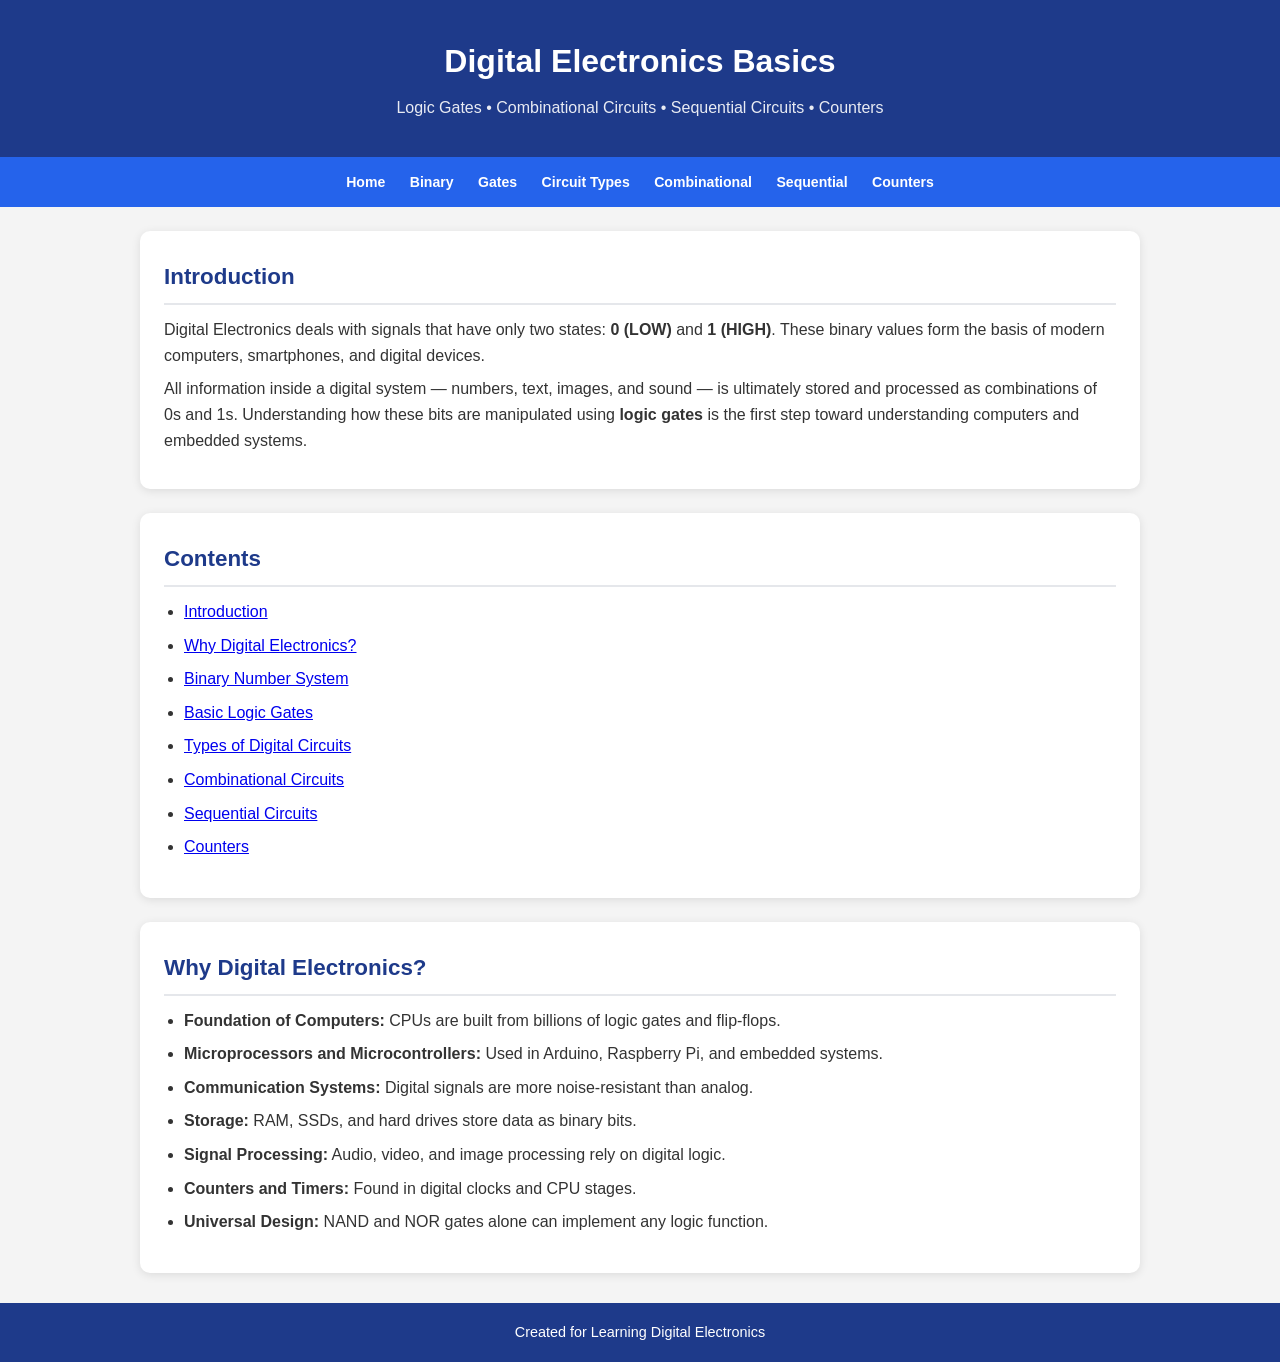
==== commit ec5db54e: "Update index.html" ====
--- a/index.html
+++ b/index.html
@@ -22,6 +22,12 @@
     <a href="counters.html">Counters</a>
   </nav>
 
+ <section id="intro">
+    <h2>Introduction</h2>
+    <p>Digital Electronics deals with signals that have only two states: <strong>0 (LOW)</strong> and <strong>1 (HIGH)</strong>. These binary values form the basis of modern computers, smartphones, and digital devices.</p>
+    <p>All information inside a digital system — numbers, text, images, and sound — is ultimately stored and processed as combinations of 0s and 1s. Understanding how these bits are manipulated using <strong>logic gates</strong> is the first step toward understanding computers and embedded systems.</p>
+  </section>
+  
   <section id="contents">
     <h2>Contents</h2>
     <ul>
@@ -34,12 +40,6 @@
       <li><a href="sequential.html">Sequential Circuits</a></li>
       <li><a href="counters.html">Counters</a></li>
     </ul>
-  </section>
-
-  <section id="intro">
-    <h2>Introduction</h2>
-    <p>Digital Electronics deals with signals that have only two states: <strong>0 (LOW)</strong> and <strong>1 (HIGH)</strong>. These binary values form the basis of modern computers, smartphones, and digital devices.</p>
-    <p>All information inside a digital system — numbers, text, images, and sound — is ultimately stored and processed as combinations of 0s and 1s. Understanding how these bits are manipulated using <strong>logic gates</strong> is the first step toward understanding computers and embedded systems.</p>
   </section>
 
   <section id="why">
@@ -59,4 +59,4 @@
     <p>Created for Learning Digital Electronics</p>
   </footer>
 </body>
-</html>+</html>
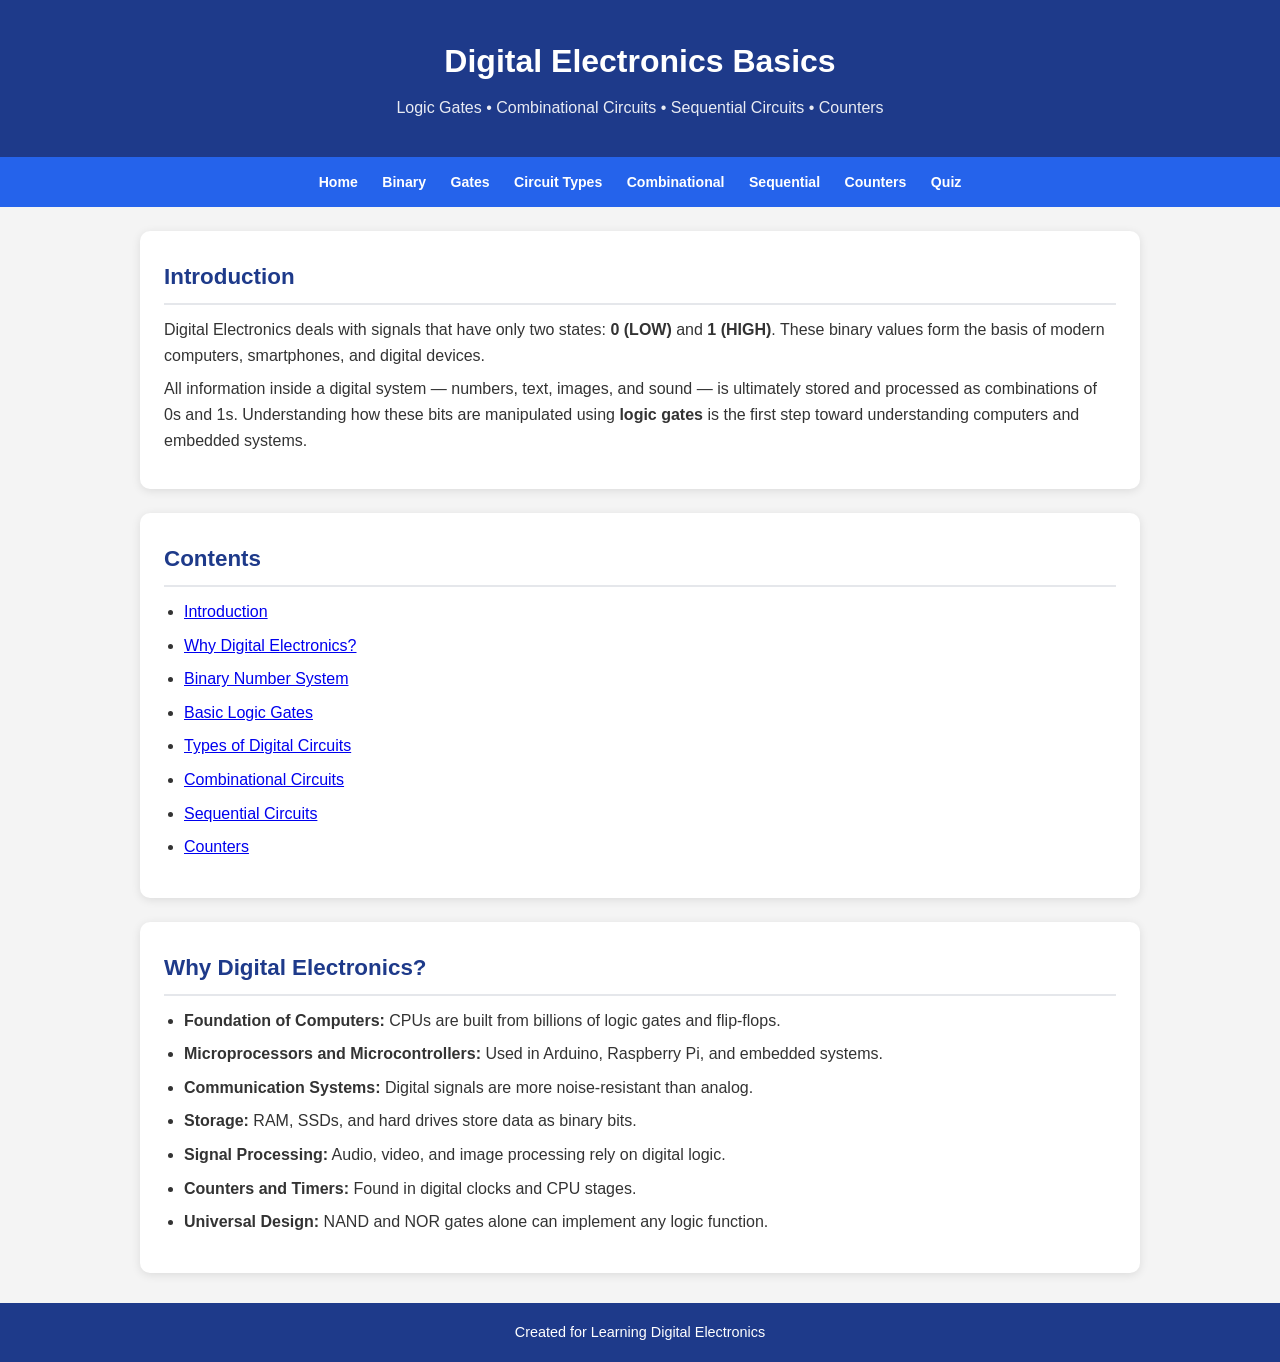
==== commit 1e3fce77: "Update index.html" ====
--- a/index.html
+++ b/index.html
@@ -20,6 +20,7 @@
     <a href="combinational.html">Combinational</a>
     <a href="sequential.html">Sequential</a>
     <a href="counters.html">Counters</a>
+    <a href="quiz.html">Quiz</a>
   </nav>
 
  <section id="intro">
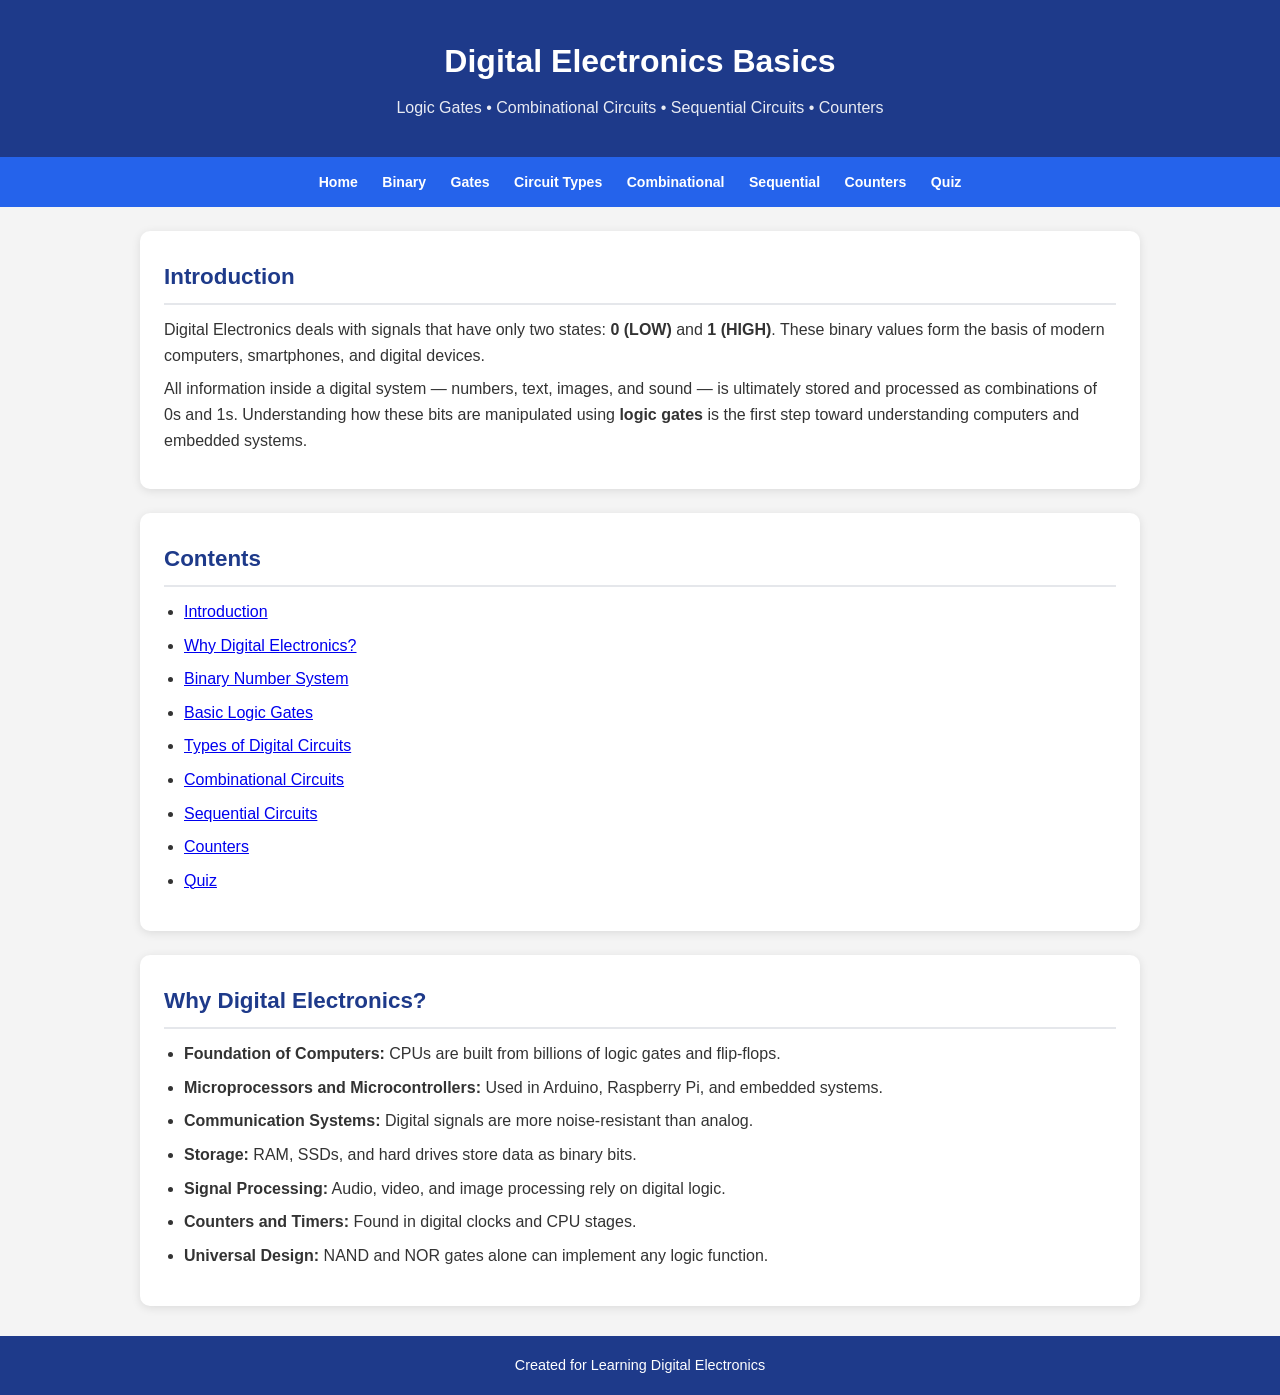
==== commit 9ed47c79: "Update index.html" ====
--- a/index.html
+++ b/index.html
@@ -40,6 +40,7 @@
       <li><a href="combinational.html">Combinational Circuits</a></li>
       <li><a href="sequential.html">Sequential Circuits</a></li>
       <li><a href="counters.html">Counters</a></li>
+      <li><a href="quiz.html">Quiz</a></li>
     </ul>
   </section>
 
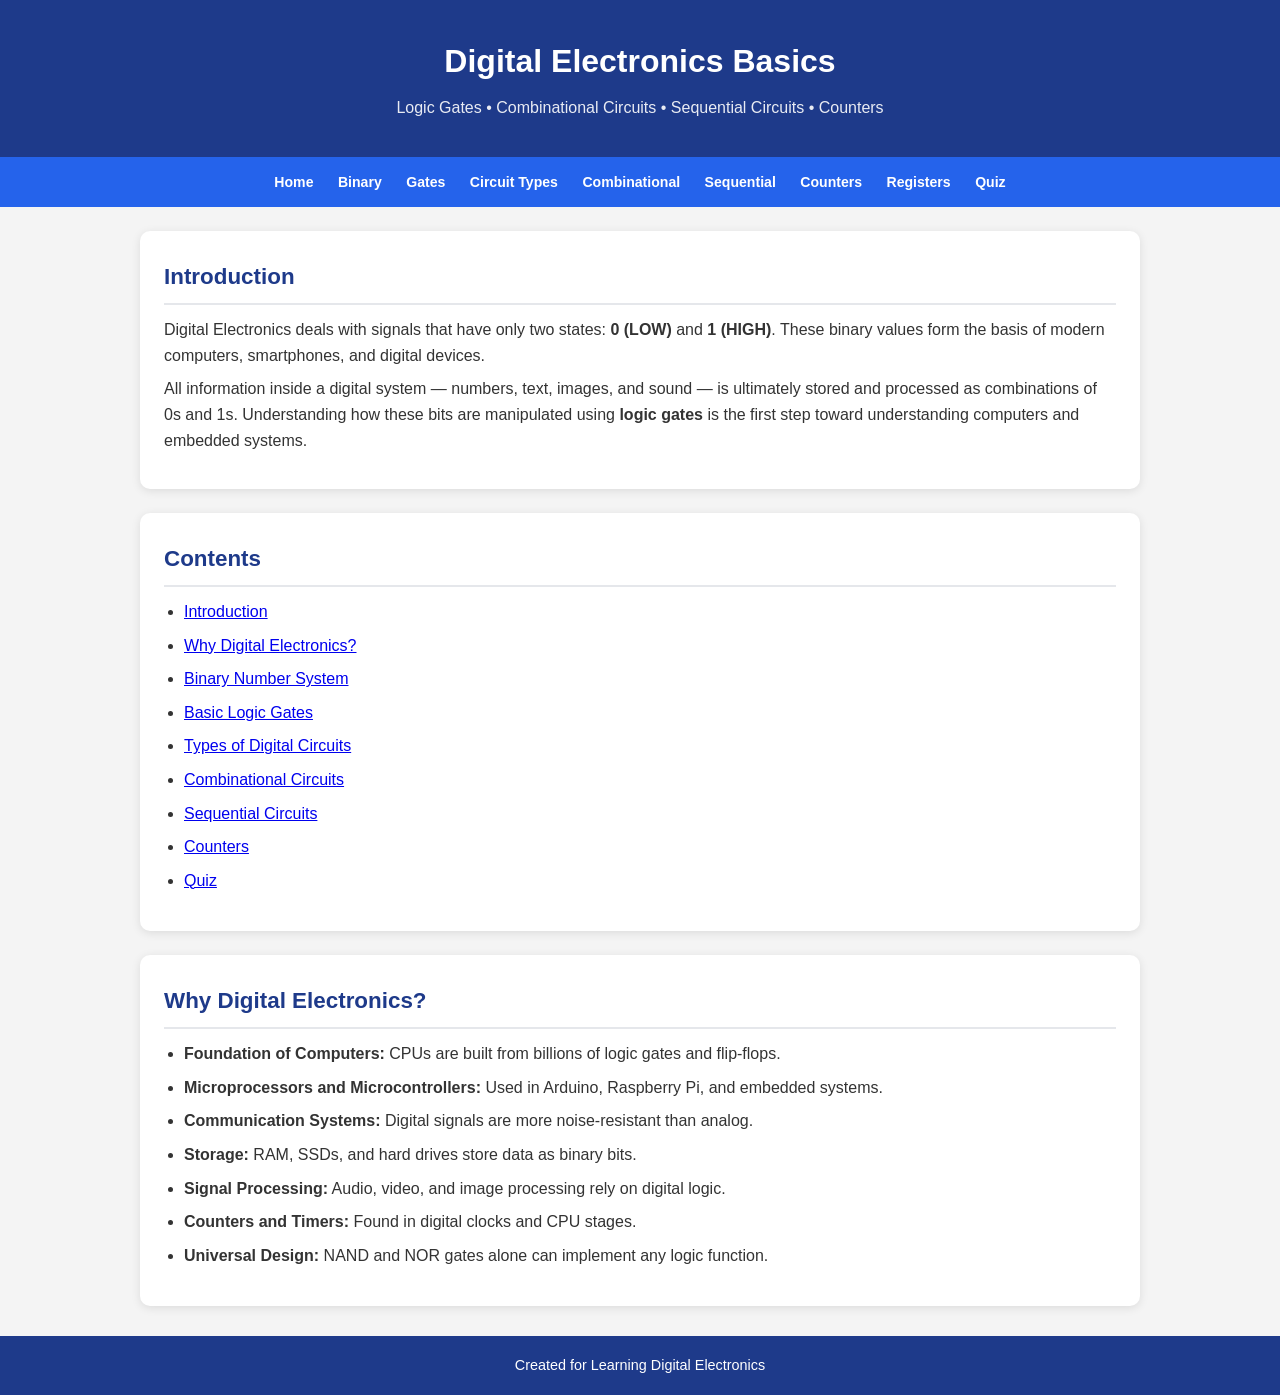
==== commit 17b3e0e7: "Update index.html" ====
--- a/index.html
+++ b/index.html
@@ -20,6 +20,7 @@
     <a href="combinational.html">Combinational</a>
     <a href="sequential.html">Sequential</a>
     <a href="counters.html">Counters</a>
+    <a href="registers.html">Registers</a>
     <a href="quiz.html">Quiz</a>
   </nav>
 
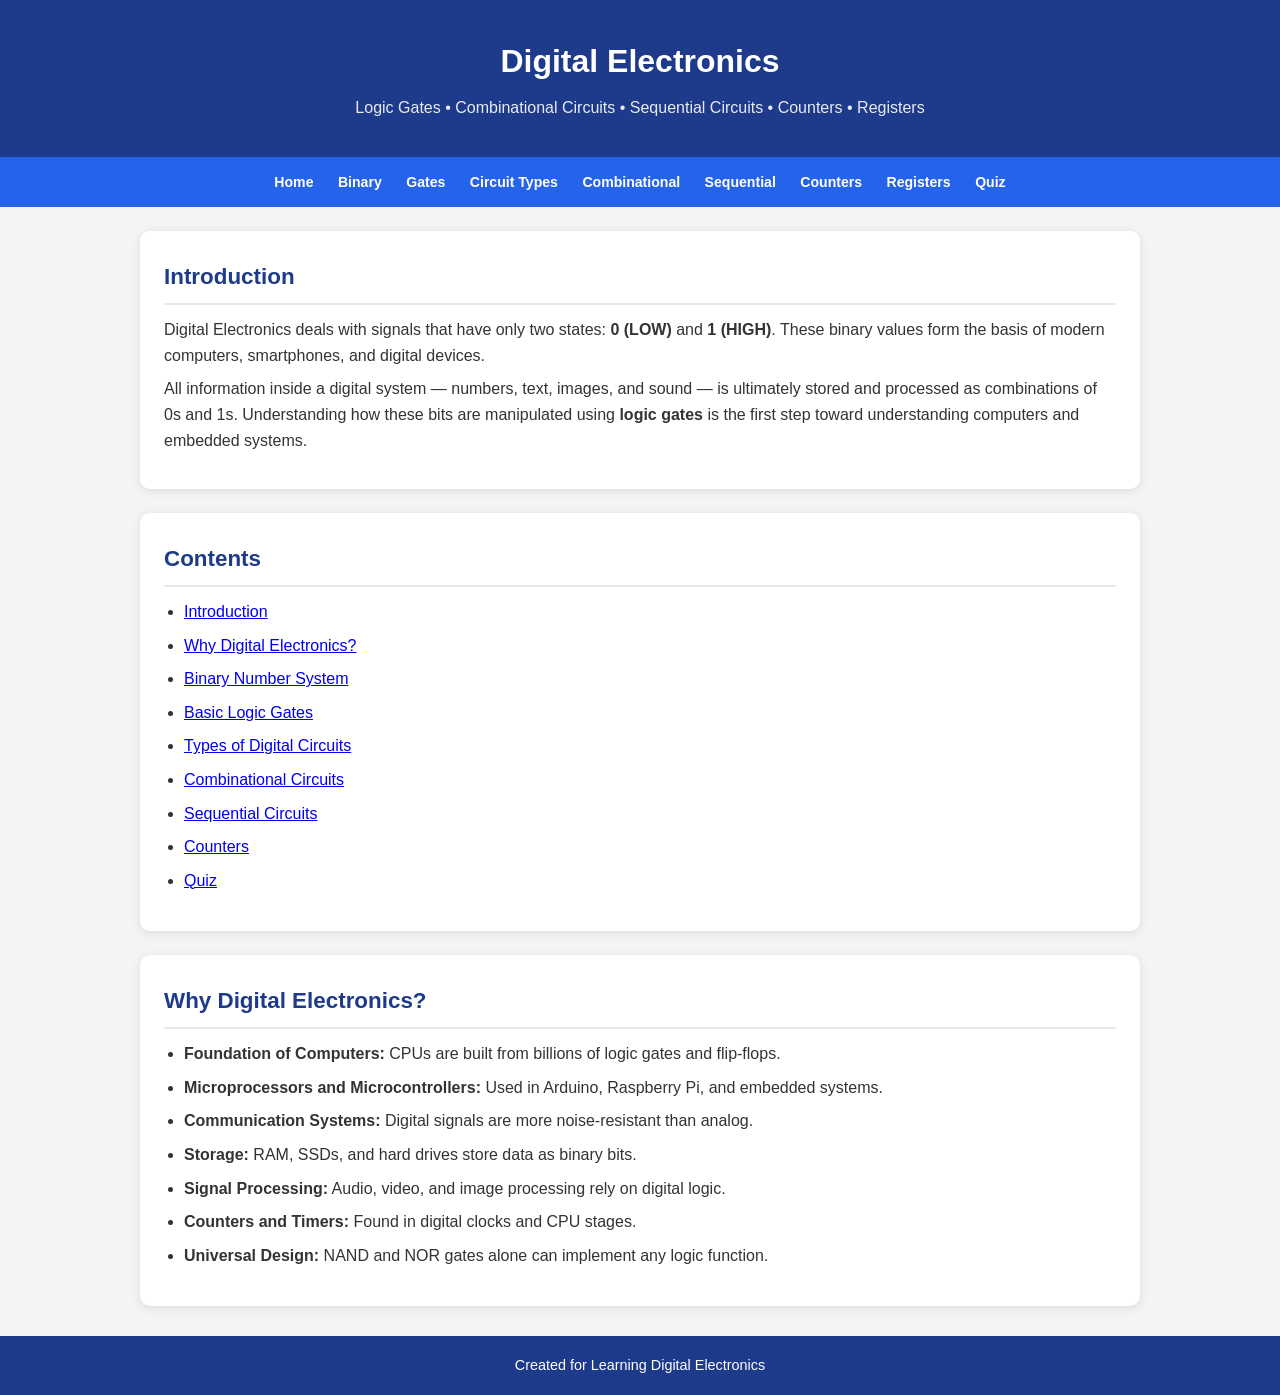
==== commit cc1dcecc: "Update index.html" ====
--- a/index.html
+++ b/index.html
@@ -3,13 +3,13 @@
 <head>
   <meta charset="UTF-8" />
   <meta name="viewport" content="width=device-width, initial-scale=1.0" />
-  <title>Digital Electronics Basics</title>
+  <title>Digital Electronics</title>
   <link rel="stylesheet" href="style.css" />
 </head>
 <body>
   <header>
-    <h1>Digital Electronics Basics</h1>
-    <p>Logic Gates • Combinational Circuits • Sequential Circuits • Counters</p>
+    <h1>Digital Electronics</h1>
+    <p>Logic Gates • Combinational Circuits • Sequential Circuits • Counters • Registers</p>
   </header>
 
   <nav aria-label="Main navigation">
